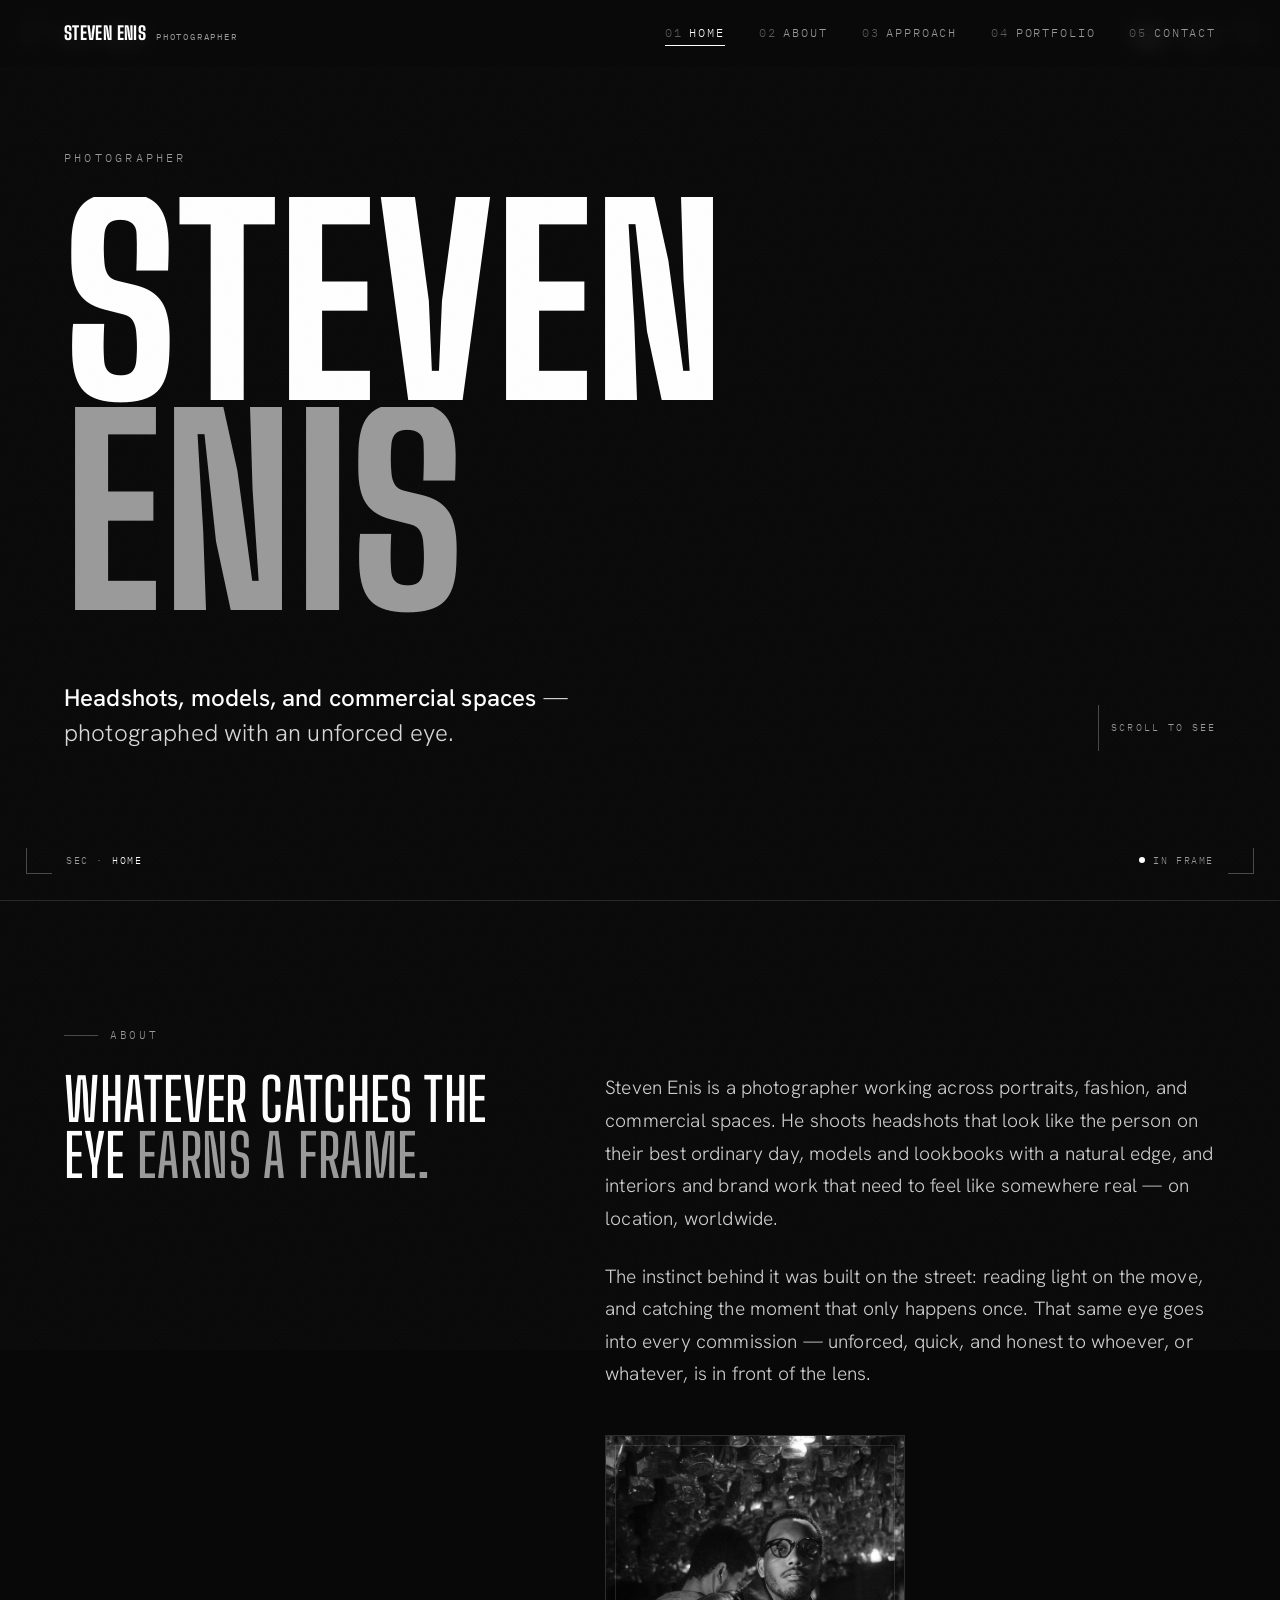
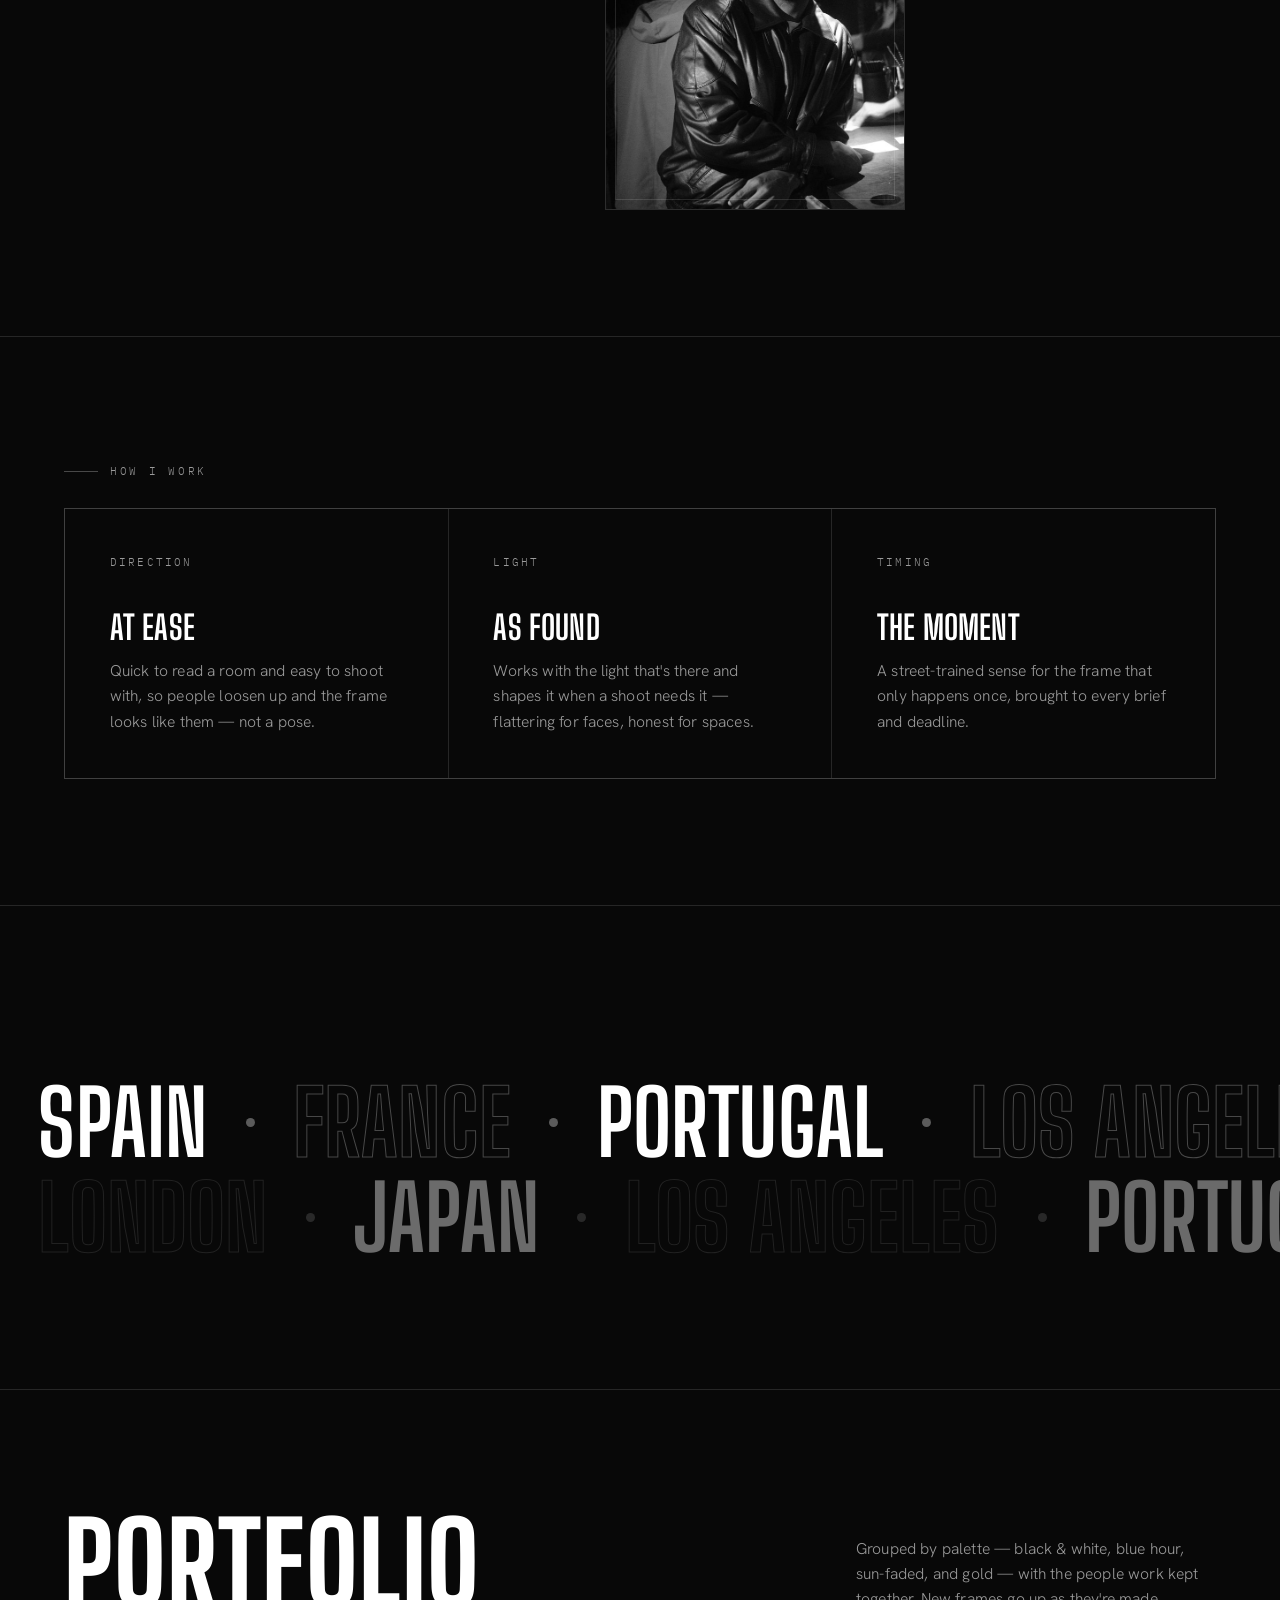
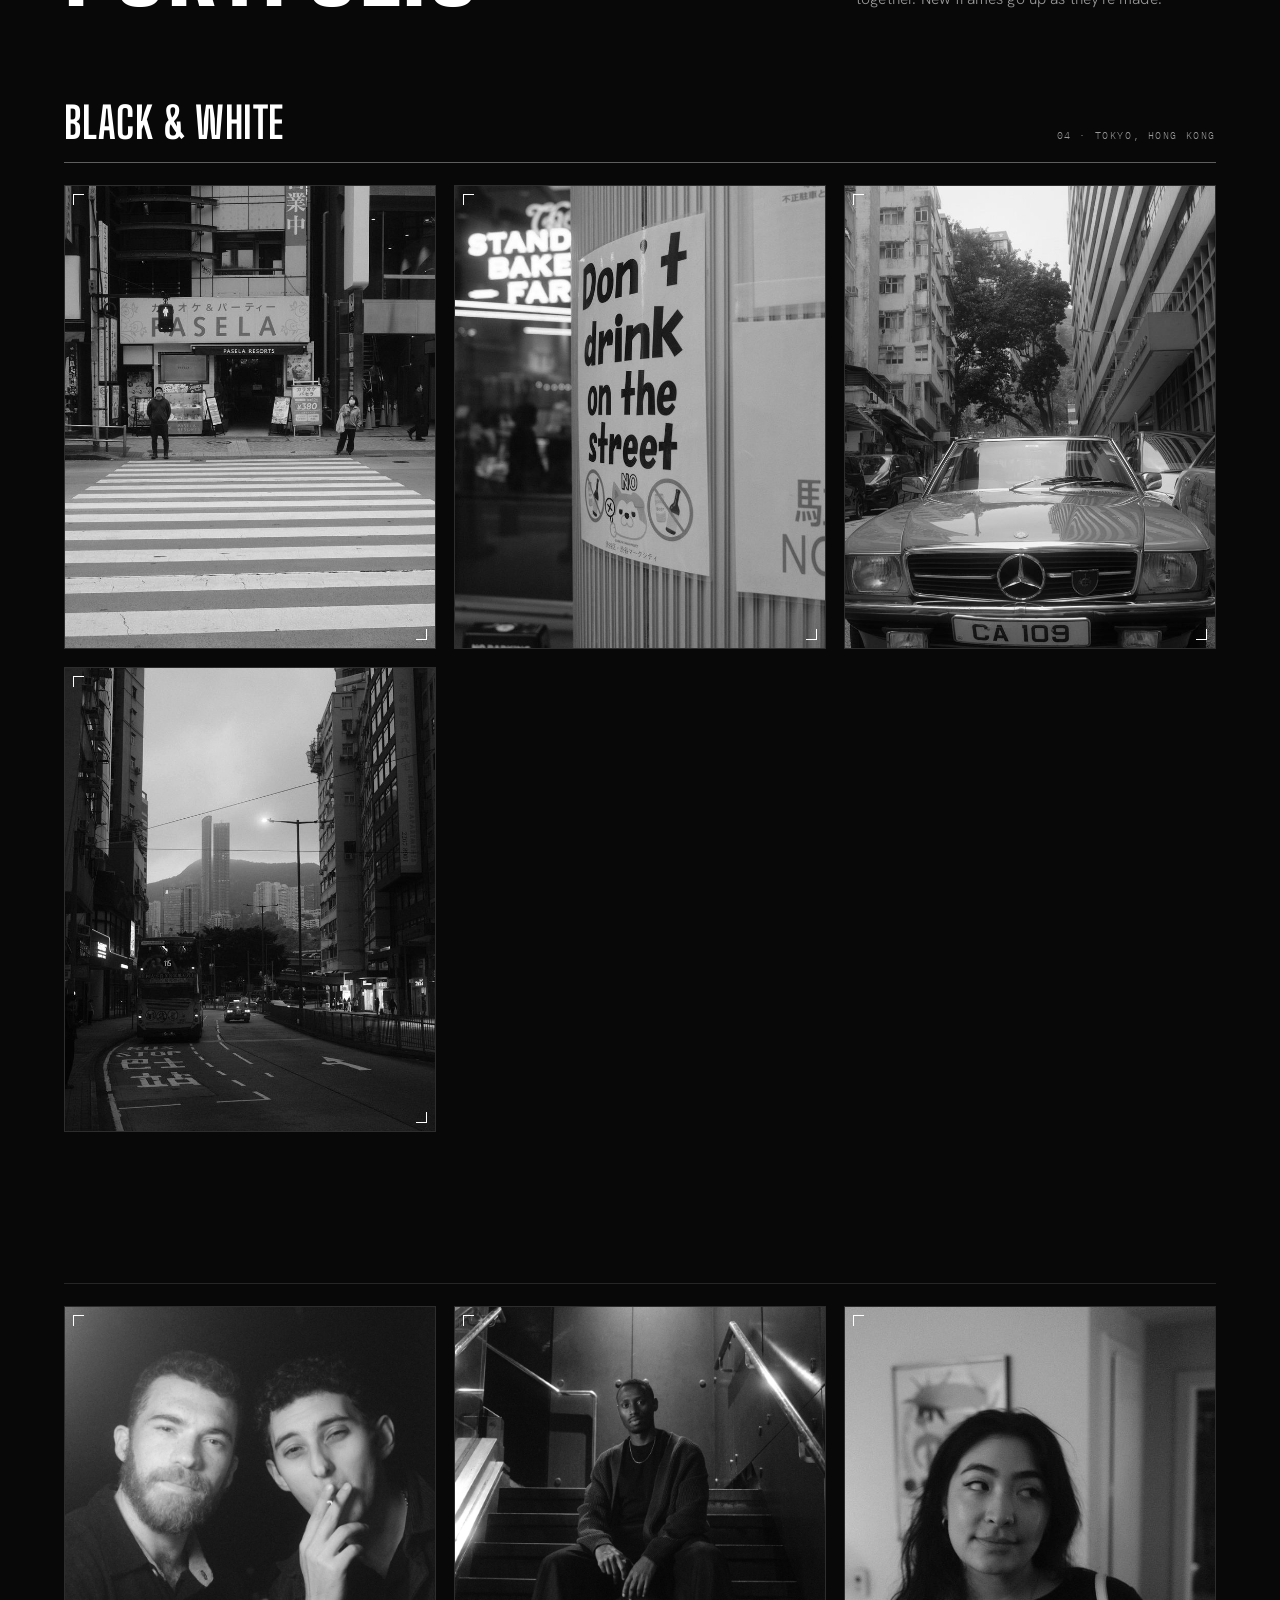
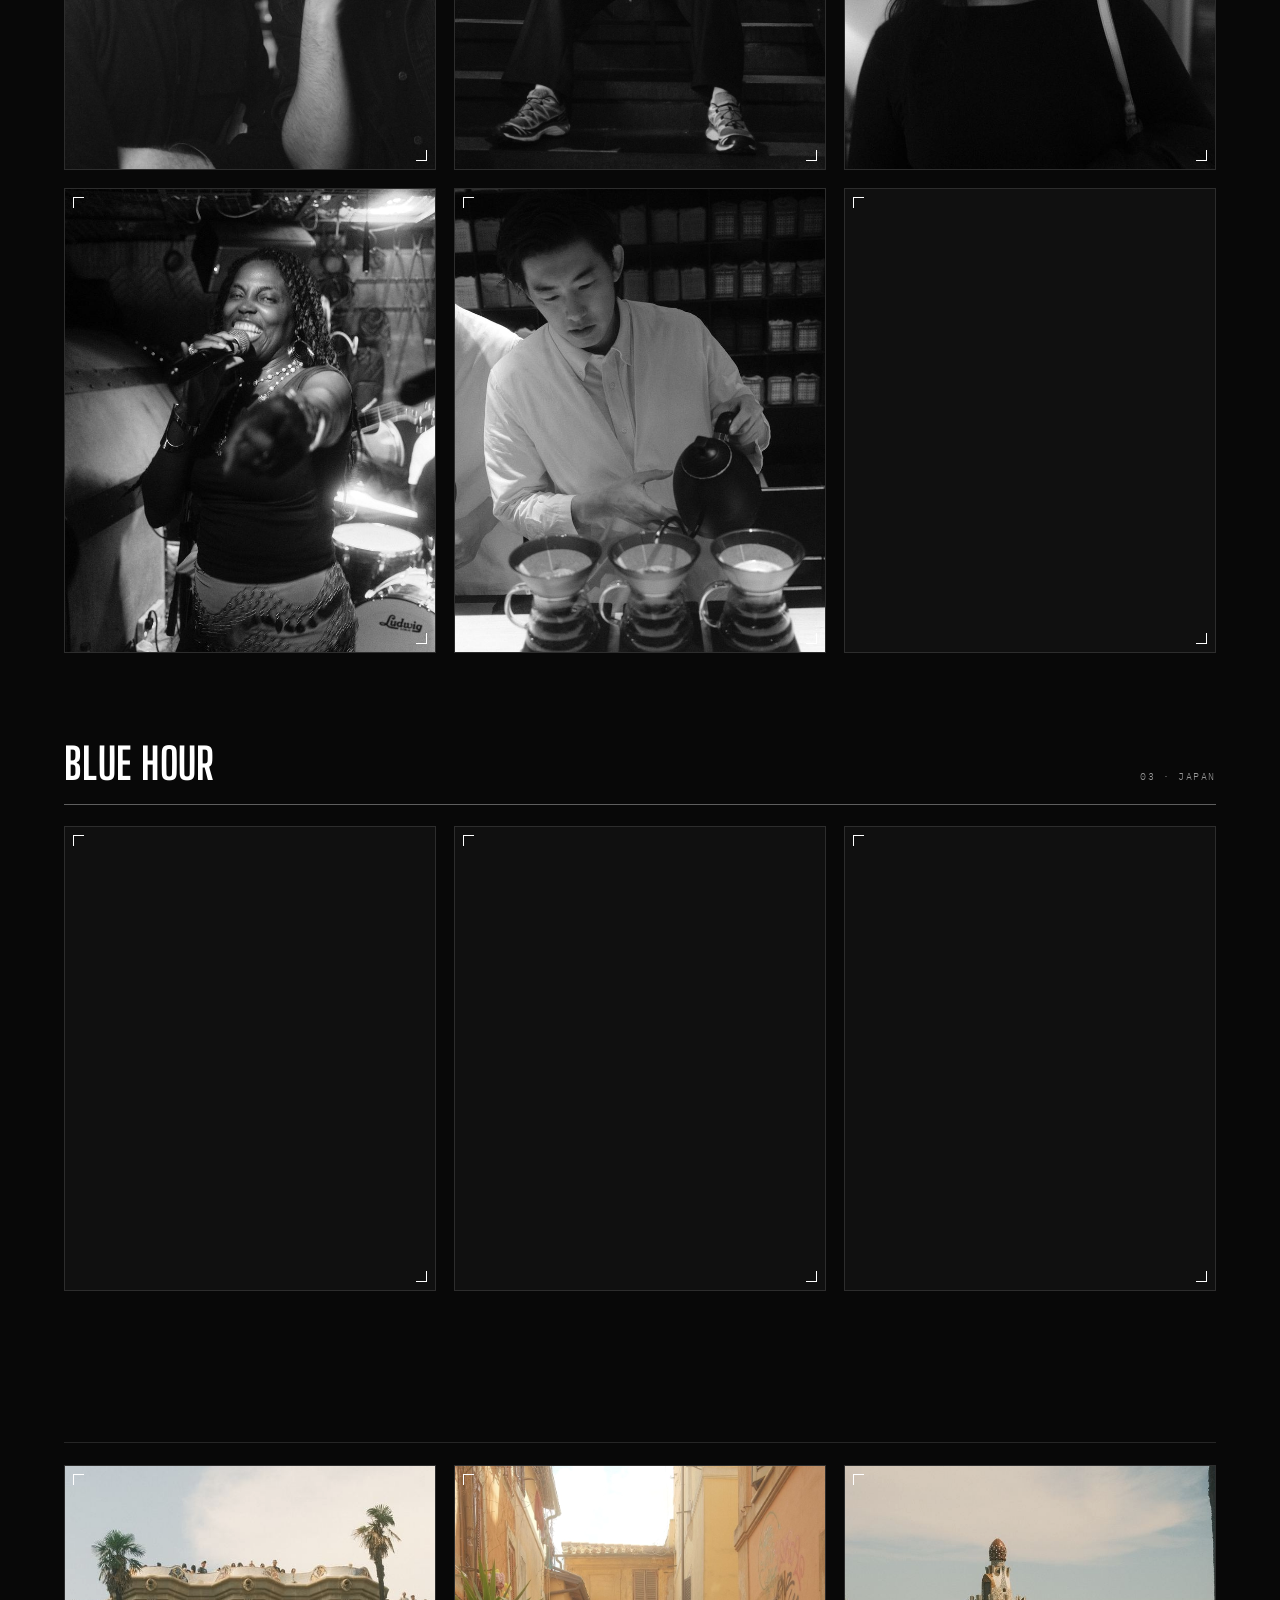
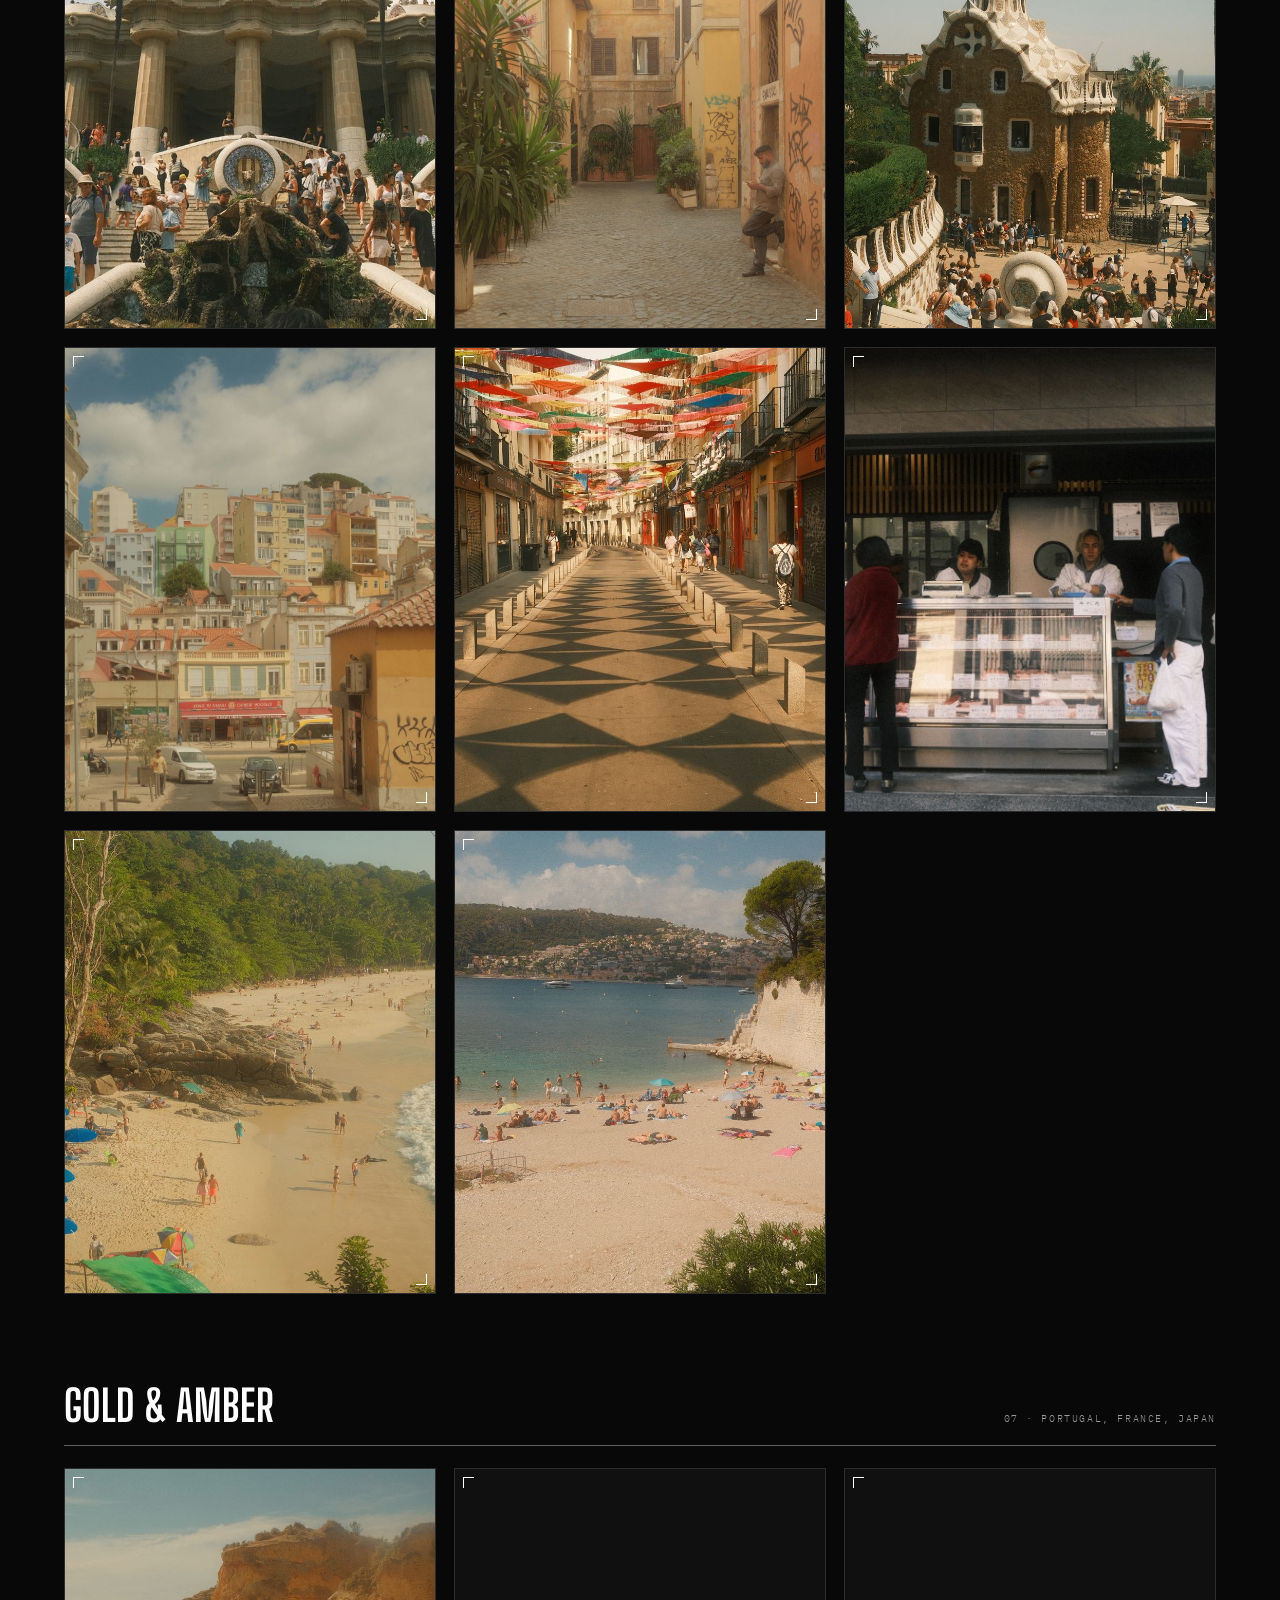
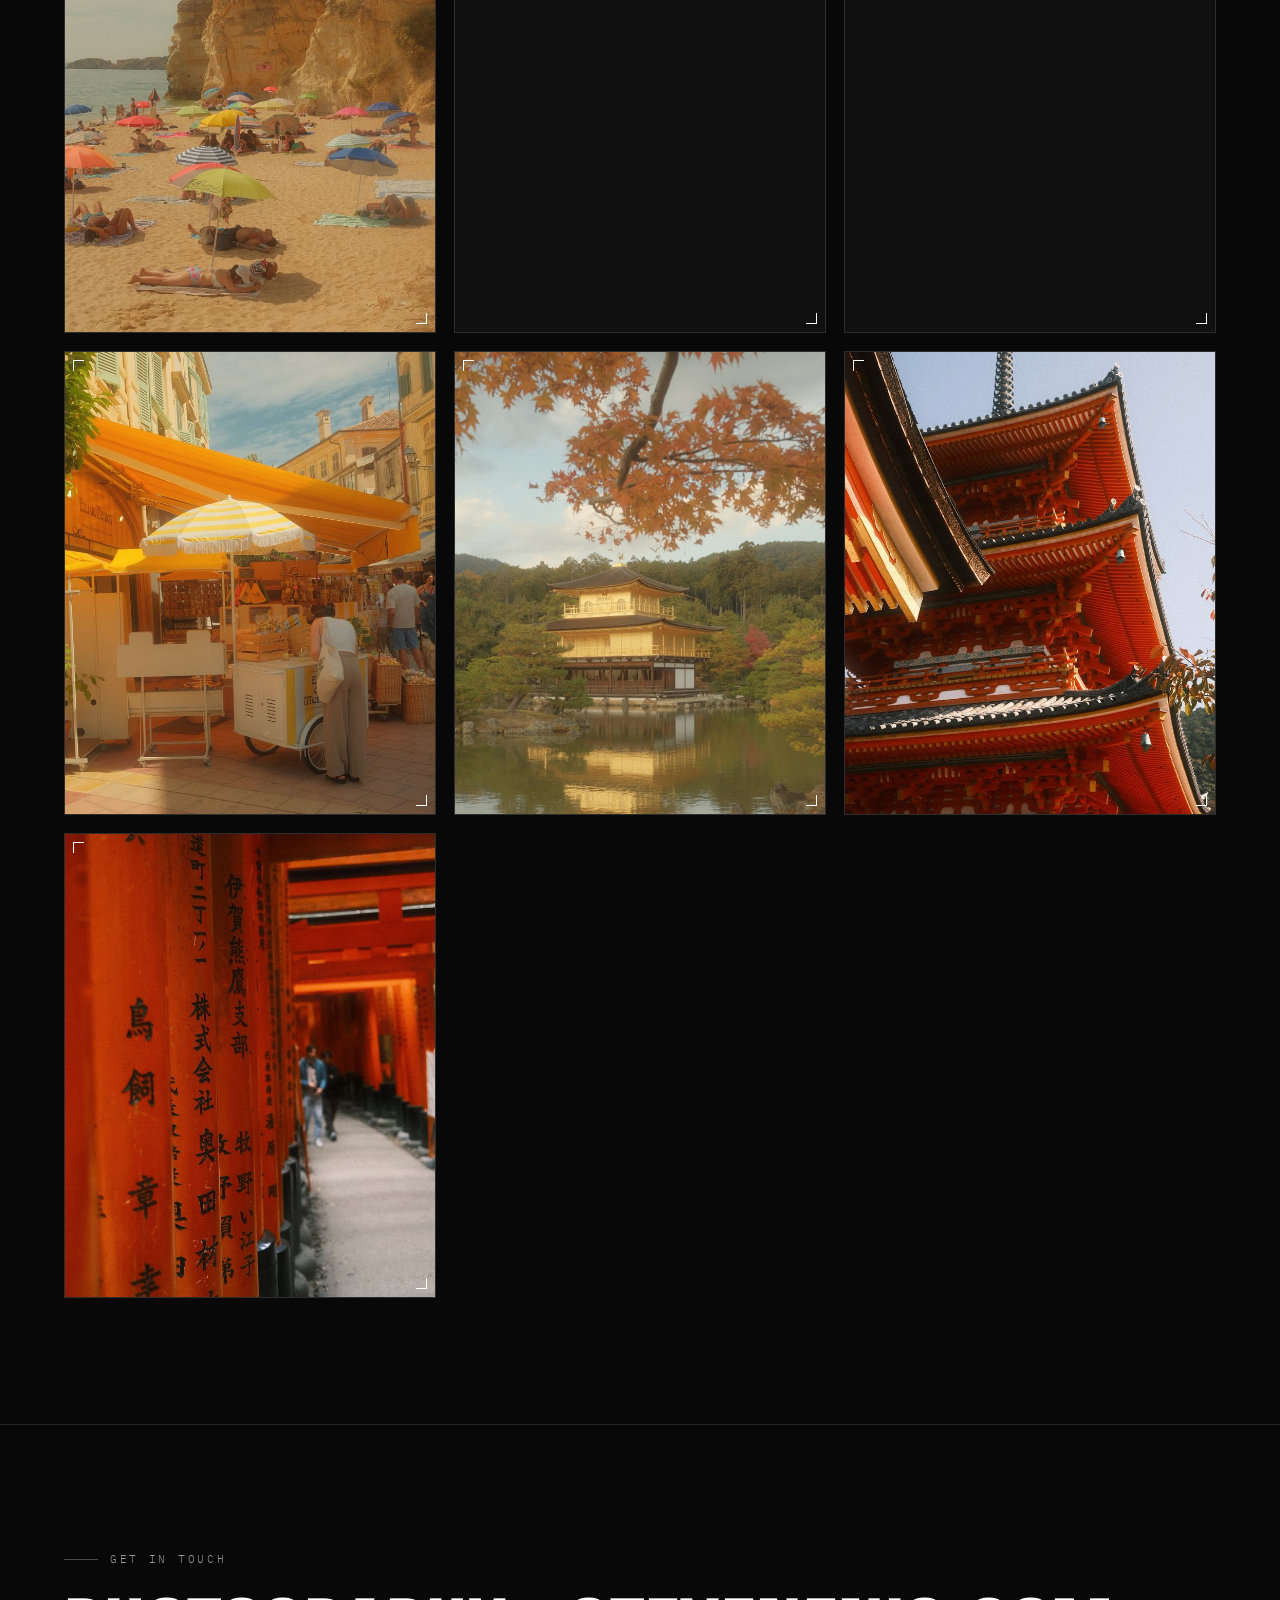
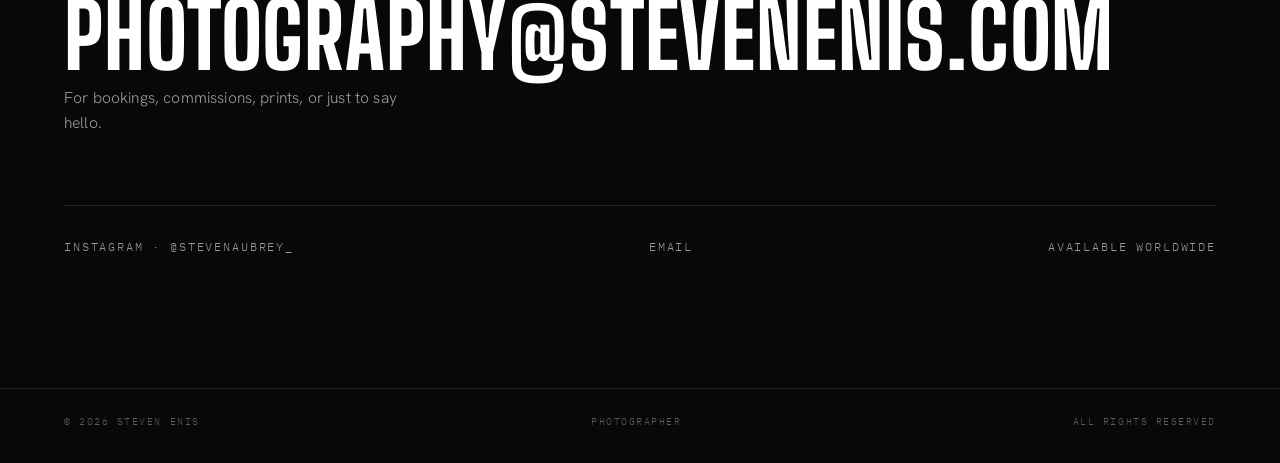
==== index.html @ 3b9ec3c9 "intitial upload" ====
<!DOCTYPE html>
<html lang="en">
<head>
<meta charset="UTF-8">
<meta name="viewport" content="width=device-width, initial-scale=1.0">
<title>Steven Enis — Photographer</title>
<meta name="description" content="Steven Enis is a photographer shooting headshots, models and commercial spaces on location worldwide.">
<!-- ============================================================
     STEVEN ENIS — PHOTOGRAPHER
     One-file site. Nothing external except the fonts below.

     >> YOUR PHOTOS <<
     Your 20 photos are embedded directly in this file (see the PORTFOLIO
     section), grouped by palette - nothing else to host, it's all in here.
     To add or swap photos later, just send them over.

     >> THINGS TO PERSONALISE (search for the word EDIT) <<
     - Your email + Instagram handle (Contact section + footer)
     - The list of locations in the "On location in" marquee
     - Any of the wording
     ============================================================ -->

<link rel="preconnect" href="https://fonts.googleapis.com">
<link rel="preconnect" href="https://fonts.gstatic.com" crossorigin>
<link href="https://fonts.googleapis.com/css2?family=Big+Shoulders+Display:wght@400;600;700;800;900&family=Hanken+Grotesk:wght@300;400;500;600&family=IBM+Plex+Mono:wght@400;500&display=swap" rel="stylesheet">

<link rel="stylesheet" href="styles.css">
</head>
<body>

<!-- scroll progress -->
<div class="scanline" id="scanline"></div>

<!-- VIEWFINDER OVERLAY (the signature) -->
<div class="viewfinder" aria-hidden="true">
  <span class="vf-bracket tl"></span>
  <span class="vf-bracket tr"></span>
  <span class="vf-bracket bl"></span>
  <span class="vf-bracket br"></span>

  <div class="hud tl">SE · PHOTO</div>
  <div class="hud tr"><span class="live" id="frameCount">001</span>&nbsp;/&nbsp;036</div>
  <div class="hud bl">SEC · <span class="live" id="sectionName">HOME</span></div>
  <div class="hud br"><span class="dot"></span> IN FRAME</div>
</div>

<!-- cursor focus reticle (desktop) -->
<div class="reticle" id="reticle"><span></span></div>

<!-- NAV -->
<header class="nav" id="nav">
  <a href="#home" class="brand" aria-label="Steven Enis — home">
    Steven Enis <small>PHOTOGRAPHER</small>
  </a>
  <nav class="links" aria-label="Primary">
    <a href="#home"      data-nav><span class="idx">01</span>Home</a>
    <a href="#about"     data-nav><span class="idx">02</span>About</a>
    <a href="#approach"  data-nav><span class="idx">03</span>Approach</a>
    <a href="#portfolio" data-nav><span class="idx">04</span>Portfolio</a>
    <a href="#contact"   data-nav><span class="idx">05</span>Contact</a>
  </nav>
  <button class="menu-btn" id="menuBtn" aria-label="Open menu" aria-expanded="false">
    <span></span><span></span><span></span>
  </button>
</header>

<!-- MOBILE MENU -->
<div class="mobile-menu" id="mobileMenu">
  <a href="#home"      data-mnav><span class="idx">01</span>Home</a>
  <a href="#about"     data-mnav><span class="idx">02</span>About</a>
  <a href="#approach"  data-mnav><span class="idx">03</span>Approach</a>
  <a href="#portfolio" data-mnav><span class="idx">04</span>Portfolio</a>
  <a href="#contact"   data-mnav><span class="idx">05</span>Contact</a>
</div>


<!-- ==================== HERO ==================== -->
<section class="hero" id="home">
  <p class="hero__eyebrow"><span>Photographer</span></p>

  <h1 class="hero__name">
    <span class="line"><span class="line__inner">Steven</span></span>
    <span class="line"><span class="line__inner">Enis</span></span>
  </h1>

  <div class="hero__foot">
    <p class="hero__statement">
      <b>Headshots, models, and commercial spaces</b> — photographed with an
      unforced eye.
    </p>
    <div class="scrollcue">
      <span class="bar"></span>
      Scroll to see
    </div>
  </div>
</section>


<!-- ==================== ABOUT ==================== -->
<section class="about" id="about">
  <p class="eyebrow" data-reveal>About</p>
  <div class="about__grid">
    <h2 class="about__lead" data-reveal>
      Whatever catches the eye <em>earns a frame.</em>
    </h2>

    <div class="about__body">
      <div data-reveal style="--d:80ms">
        <p>
          Steven Enis is a photographer working across portraits, fashion, and
          commercial spaces. He shoots headshots that look like the person on their
          best ordinary day, models and lookbooks with a natural edge, and interiors
          and brand work that need to feel like somewhere real — on location, worldwide.
        </p>
        <p>
          The instinct behind it was built on the street: reading light on the move,
          and catching the moment that only happens once. That same eye goes into every
          commission — unforced, quick, and honest to whoever, or whatever, is in front
          of the lens.
        </p>
      </div>

      <!-- Steven's about portrait (embedded below). To change it later, just send a new photo. -->
      <div class="portrait" data-reveal style="--d:160ms">
        <img src="images/steven-portrait.jpg" alt="Steven Enis">
      </div>
    </div>
  </div>
</section>


<!-- ==================== APPROACH ==================== -->
<section class="approach" id="approach">
  <p class="eyebrow" data-reveal>How I work</p>
  <div class="approach__grid">
    <div class="approach__cell" data-reveal>
      <span class="approach__k">Direction</span>
      <h3 class="approach__t">At ease</h3>
      <p class="approach__d">Quick to read a room and easy to shoot with, so people loosen up and the frame looks like them — not a pose.</p>
    </div>
    <div class="approach__cell" data-reveal style="--d:120ms">
      <span class="approach__k">Light</span>
      <h3 class="approach__t">As found</h3>
      <p class="approach__d">Works with the light that's there and shapes it when a shoot needs it — flattering for faces, honest for spaces.</p>
    </div>
    <div class="approach__cell" data-reveal style="--d:240ms">
      <span class="approach__k">Timing</span>
      <h3 class="approach__t">The moment</h3>
      <p class="approach__d">A street-trained sense for the frame that only happens once, brought to every brief and deadline.</p>
    </div>
  </div>
</section>


<!-- ==================== CITIES (marquee) ==================== -->
<!-- EDIT: these are the places you work / have shot. Add or remove freely. -->
<section class="cities" id="cities" aria-label="Locations">
  <p class="eyebrow" data-reveal>On location in</p>

  <div class="marquee" aria-hidden="true">
    <div class="marquee__set">
      <span class="marquee__item">Spain</span><span class="marquee__dot"></span>
      <span class="marquee__item ghost">France</span><span class="marquee__dot"></span>
      <span class="marquee__item">Portugal</span><span class="marquee__dot"></span>
      <span class="marquee__item ghost">Los&nbsp;Angeles</span><span class="marquee__dot"></span>
      <span class="marquee__item">Japan</span><span class="marquee__dot"></span>
      <span class="marquee__item ghost">London</span><span class="marquee__dot"></span>
      <span class="marquee__item">Hong&nbsp;Kong</span><span class="marquee__dot"></span>
    </div>
    <div class="marquee__set" aria-hidden="true">
      <span class="marquee__item">Spain</span><span class="marquee__dot"></span>
      <span class="marquee__item ghost">France</span><span class="marquee__dot"></span>
      <span class="marquee__item">Portugal</span><span class="marquee__dot"></span>
      <span class="marquee__item ghost">Los&nbsp;Angeles</span><span class="marquee__dot"></span>
      <span class="marquee__item">Japan</span><span class="marquee__dot"></span>
      <span class="marquee__item ghost">London</span><span class="marquee__dot"></span>
      <span class="marquee__item">Hong&nbsp;Kong</span><span class="marquee__dot"></span>
    </div>
  </div>

  <div class="marquee" aria-hidden="true" style="margin-top:6px">
    <div class="marquee__set">
      <span class="marquee__item ghost">London</span><span class="marquee__dot"></span>
      <span class="marquee__item">Japan</span><span class="marquee__dot"></span>
      <span class="marquee__item ghost">Los&nbsp;Angeles</span><span class="marquee__dot"></span>
      <span class="marquee__item">Portugal</span><span class="marquee__dot"></span>
      <span class="marquee__item ghost">France</span><span class="marquee__dot"></span>
      <span class="marquee__item">Spain</span><span class="marquee__dot"></span>
      <span class="marquee__item ghost">Hong&nbsp;Kong</span><span class="marquee__dot"></span>
    </div>
    <div class="marquee__set" aria-hidden="true">
      <span class="marquee__item ghost">London</span><span class="marquee__dot"></span>
      <span class="marquee__item">Japan</span><span class="marquee__dot"></span>
      <span class="marquee__item ghost">Los&nbsp;Angeles</span><span class="marquee__dot"></span>
      <span class="marquee__item">Portugal</span><span class="marquee__dot"></span>
      <span class="marquee__item ghost">France</span><span class="marquee__dot"></span>
      <span class="marquee__item">Spain</span><span class="marquee__dot"></span>
      <span class="marquee__item ghost">Hong&nbsp;Kong</span><span class="marquee__dot"></span>
    </div>
  </div>
</section>


<!-- ==================== PORTFOLIO ==================== -->
<!-- Photos embedded as base64 below, grouped by palette. To add or swap images later, just send them over. -->
<section class="portfolio" id="portfolio">
  <div class="portfolio__head" data-stagger="120">
    <h2 class="portfolio__title" data-reveal>Portfolio</h2>
    <p class="portfolio__note" data-reveal style="--d:120ms">
      Grouped by palette — black &amp; white, blue hour, sun-faded, and gold — with the
      people work kept together. New frames go up as they're made.
    </p>
  </div>

  <div class="set">
    <div class="set__head" data-stagger="110">
      <span class="set__name" data-reveal>Black &amp; white</span>
      <span class="set__meta" data-reveal>04 · Tokyo, Hong Kong</span>
    </div>
    <div class="grid">
      <figure class="frame" data-reveal>
        <div class="frame__media">
          <img src="images/photo-01.jpg" alt="A near-empty zebra crossing before a karaoke building, black and white, Shibuya, Tokyo" loading="lazy" decoding="async">
        </div>
        <figcaption class="frame__cap"><span class="frame__no">Frame 01</span><span>Shibuya, Tokyo</span></figcaption>
      </figure>
      <figure class="frame" data-reveal>
        <div class="frame__media">
          <img src="images/photo-02.jpg" alt="A hand-lettered &#x27;don&#x27;t drink on the street&#x27; sign on a fluted column, black and white, Shibuya" loading="lazy" decoding="async">
        </div>
        <figcaption class="frame__cap"><span class="frame__no">Frame 02</span><span>Shibuya, Tokyo</span></figcaption>
      </figure>
      <figure class="frame" data-reveal>
        <div class="frame__media">
          <img src="images/photo-03.jpg" alt="A vintage Mercedes coupe parked on a Hong Kong street, black and white" loading="lazy" decoding="async">
        </div>
        <figcaption class="frame__cap"><span class="frame__no">Frame 03</span><span>Hong Kong</span></figcaption>
      </figure>
      <figure class="frame" data-reveal>
        <div class="frame__media">
          <img src="images/photo-04.jpg" alt="A double-decker bus on a misty Hong Kong avenue below the peak, black and white" loading="lazy" decoding="async">
        </div>
        <figcaption class="frame__cap"><span class="frame__no">Frame 04</span><span>Hong Kong</span></figcaption>
      </figure>
    </div>
  </div>

  <div class="set">
    <div class="set__head" data-stagger="110">
      <span class="set__name" data-reveal>People</span>
      <span class="set__meta" data-reveal>06 · Portraits</span>
    </div>
    <div class="grid">
      <figure class="frame" data-reveal>
        <div class="frame__media">
          <img src="images/photo-05.jpg" alt="Two men at night, one drawing on a cigarette, close black-and-white double portrait" loading="lazy" decoding="async">
        </div>
        <figcaption class="frame__cap"><span class="frame__no">Frame 05</span><span>Late night</span></figcaption>
      </figure>
      <figure class="frame" data-reveal>
        <div class="frame__media">
          <img src="images/photo-06.jpg" alt="A man in a cardigan seated on a dim staircase, full-length black-and-white portrait" loading="lazy" decoding="async">
        </div>
        <figcaption class="frame__cap"><span class="frame__no">Frame 06</span><span>Stairwell</span></figcaption>
      </figure>
      <figure class="frame" data-reveal>
        <div class="frame__media">
          <img src="images/photo-07.jpg" alt="A woman in a black top glancing to the side in soft indoor light, black-and-white portrait" loading="lazy" decoding="async">
        </div>
        <figcaption class="frame__cap"><span class="frame__no">Frame 07</span><span>At home</span></figcaption>
      </figure>
      <figure class="frame" data-reveal>
        <div class="frame__media">
          <img src="images/photo-08.jpg" alt="A singer laughing into the mic and pointing to the crowd at a small live show, black and white" loading="lazy" decoding="async">
        </div>
        <figcaption class="frame__cap"><span class="frame__no">Frame 08</span><span>Live show</span></figcaption>
      </figure>
      <figure class="frame" data-reveal>
        <div class="frame__media">
          <img src="images/photo-09.jpg" alt="A man in a white shirt pouring three pour-over coffees, black and white, Tokyo" loading="lazy" decoding="async">
        </div>
        <figcaption class="frame__cap"><span class="frame__no">Frame 09</span><span>Tokyo, Japan</span></figcaption>
      </figure>
      <figure class="frame" data-reveal>
        <div class="frame__media">
          <img src="images/photo-10.jpg" alt="A woman in a kimono holding a lace fan before a temple wall and garden, black and white, Kyoto, Japan" loading="lazy" decoding="async">
        </div>
        <figcaption class="frame__cap"><span class="frame__no">Frame 10</span><span>Kyoto, Japan</span></figcaption>
      </figure>
    </div>
  </div>

  <div class="set">
    <div class="set__head" data-stagger="110">
      <span class="set__name" data-reveal>Blue hour</span>
      <span class="set__meta" data-reveal>03 · Japan</span>
    </div>
    <div class="grid">
      <figure class="frame" data-reveal>
        <div class="frame__media">
          <img src="images/photo-11.jpg" alt="A lone figure passing a glowing izakaya storefront at night, Shibuya, Tokyo" loading="lazy" decoding="async">
        </div>
        <figcaption class="frame__cap"><span class="frame__no">Frame 11</span><span>Shibuya, Tokyo</span></figcaption>
      </figure>
      <figure class="frame" data-reveal>
        <div class="frame__media">
          <img src="images/photo-12.jpg" alt="A tuned blue coupe at a night car meet under Shibuya&#x27;s towers, Tokyo" loading="lazy" decoding="async">
        </div>
        <figcaption class="frame__cap"><span class="frame__no">Frame 12</span><span>Shibuya, Tokyo</span></figcaption>
      </figure>
      <figure class="frame" data-reveal>
        <div class="frame__media">
          <img src="images/photo-13.jpg" alt="Blue-lit street cars beside Tokyu Plaza at night, Shibuya, Tokyo" loading="lazy" decoding="async">
        </div>
        <figcaption class="frame__cap"><span class="frame__no">Frame 13</span><span>Shibuya, Tokyo</span></figcaption>
      </figure>
    </div>
  </div>

  <div class="set">
    <div class="set__head" data-stagger="110">
      <span class="set__name" data-reveal>Sun-faded</span>
      <span class="set__meta" data-reveal>08 · Spain, France, Portugal</span>
    </div>
    <div class="grid">
      <figure class="frame" data-reveal>
        <div class="frame__media">
          <img src="images/photo-14.jpg" alt="Crowds on the mosaic staircase below the columned hall at Park Guell, Barcelona" loading="lazy" decoding="async">
        </div>
        <figcaption class="frame__cap"><span class="frame__no">Frame 14</span><span>Park Guell, Barcelona</span></figcaption>
      </figure>
      <figure class="frame" data-reveal>
        <div class="frame__media">
          <img src="images/photo-15.jpg" alt="A man checks his phone against a graffiti wall in a plant-filled Trastevere alley, Rome" loading="lazy" decoding="async">
        </div>
        <figcaption class="frame__cap"><span class="frame__no">Frame 15</span><span>Trastevere, Rome</span></figcaption>
      </figure>
      <figure class="frame" data-reveal>
        <div class="frame__media">
          <img src="images/photo-16.jpg" alt="Gaudi&#x27;s mosaic gatehouse rising above the crowds at Park Guell, Barcelona" loading="lazy" decoding="async">
        </div>
        <figcaption class="frame__cap"><span class="frame__no">Frame 16</span><span>Park Guell, Barcelona</span></figcaption>
      </figure>
      <figure class="frame" data-reveal>
        <div class="frame__media">
          <img src="images/photo-17.jpg" alt="Pastel apartment blocks stacked up a Lisbon hillside above a noodle shop, Portugal" loading="lazy" decoding="async">
        </div>
        <figcaption class="frame__cap"><span class="frame__no">Frame 17</span><span>Lisbon, Portugal</span></figcaption>
      </figure>
      <figure class="frame" data-reveal>
        <div class="frame__media">
          <img src="images/photo-18.jpg" alt="Colourful festival bunting casting geometric shadows over a Madrid street, Spain" loading="lazy" decoding="async">
        </div>
        <figcaption class="frame__cap"><span class="frame__no">Frame 18</span><span>Lavapies, Madrid</span></figcaption>
      </figure>
      <figure class="frame" data-reveal>
        <div class="frame__media">
          <img src="images/photo-19.jpg" alt="Customers at the counter of an open-fronted butcher shop, Tokyo, Japan" loading="lazy" decoding="async">
        </div>
        <figcaption class="frame__cap"><span class="frame__no">Frame 19</span><span>Tokyo, Japan</span></figcaption>
      </figure>
      <figure class="frame" data-reveal>
        <div class="frame__media">
          <img src="images/photo-20.jpg" alt="Sunbathers and umbrellas on a golden cove below jungle-covered hills, Thailand" loading="lazy" decoding="async">
        </div>
        <figcaption class="frame__cap"><span class="frame__no">Frame 20</span><span>Phuket, Thailand</span></figcaption>
      </figure>
      <figure class="frame" data-reveal>
        <div class="frame__media">
          <img src="images/photo-21.jpg" alt="Swimmers and sunbathers on a pebble beach beside a turquoise bay, Villefranche-sur-Mer" loading="lazy" decoding="async">
        </div>
        <figcaption class="frame__cap"><span class="frame__no">Frame 21</span><span>Villefranche-sur-Mer</span></figcaption>
      </figure>
    </div>
  </div>

  <div class="set">
    <div class="set__head" data-stagger="110">
      <span class="set__name" data-reveal>Gold &amp; amber</span>
      <span class="set__meta" data-reveal>07 · Portugal, France, Japan</span>
    </div>
    <div class="grid">
      <figure class="frame" data-reveal>
        <div class="frame__media">
          <img src="images/photo-22.jpg" alt="Sun umbrellas scattered across a golden Algarve beach below ochre cliffs, Portugal" loading="lazy" decoding="async">
        </div>
        <figcaption class="frame__cap"><span class="frame__no">Frame 22</span><span>Praia da Rocha, Algarve</span></figcaption>
      </figure>
      <figure class="frame" data-reveal>
        <div class="frame__media">
          <img src="images/photo-23.jpg" alt="Beachgoers among towering golden rock stacks on an Algarve beach, Portugal" loading="lazy" decoding="async">
        </div>
        <figcaption class="frame__cap"><span class="frame__no">Frame 23</span><span>Algarve, Portugal</span></figcaption>
      </figure>
      <figure class="frame" data-reveal>
        <div class="frame__media">
          <img src="images/photo-24.jpg" alt="A yellow baroque church tower above sunlit ochre walls, Menton, France" loading="lazy" decoding="async">
        </div>
        <figcaption class="frame__cap"><span class="frame__no">Frame 24</span><span>Menton, France</span></figcaption>
      </figure>
      <figure class="frame" data-reveal>
        <div class="frame__media">
          <img src="images/photo-25.jpg" alt="A yellow-awninged perfume stall in warm afternoon light, Menton, France" loading="lazy" decoding="async">
        </div>
        <figcaption class="frame__cap"><span class="frame__no">Frame 25</span><span>Menton, France</span></figcaption>
      </figure>
      <figure class="frame" data-reveal>
        <div class="frame__media">
          <img src="images/photo-26.jpg" alt="The Golden Pavilion mirrored in its pond and framed by autumn maple, Kyoto, Japan" loading="lazy" decoding="async">
        </div>
        <figcaption class="frame__cap"><span class="frame__no">Frame 26</span><span>Kinkaku-ji, Kyoto</span></figcaption>
      </figure>
      <figure class="frame" data-reveal>
        <div class="frame__media">
          <img src="images/photo-27.jpg" alt="Vermilion tiers of a wooden pagoda against a pale sky, Kyoto, Japan" loading="lazy" decoding="async">
        </div>
        <figcaption class="frame__cap"><span class="frame__no">Frame 27</span><span>Kiyomizu-dera, Kyoto</span></figcaption>
      </figure>
      <figure class="frame" data-reveal>
        <div class="frame__media">
          <img src="images/photo-28.jpg" alt="Rows of vermilion torii gates inscribed with black calligraphy, Fushimi Inari, Kyoto" loading="lazy" decoding="async">
        </div>
        <figcaption class="frame__cap"><span class="frame__no">Frame 28</span><span>Fushimi Inari, Kyoto</span></figcaption>
      </figure>
    </div>
  </div>
</section>


<!-- ==================== CONTACT ==================== -->
<section class="contact" id="contact">
  <p class="eyebrow" data-reveal>Get in touch</p>
  <!-- EDIT your email below (both the visible text and the mailto: link) -->
  <h2 class="contact__big" data-reveal>
    <a href="mailto:photography@stevenenis.com">photography@stevenenis.com</a>
  </h2>
  <p class="portfolio__note" data-reveal style="--d:100ms">
    For bookings, commissions, prints, or just to say hello.
  </p>

  <!-- EDIT your social links -->
  <div class="contact__row" data-reveal style="--d:160ms">
    <a href="https://instagram.com/stevenaubrey_" target="_blank" rel="noopener">Instagram · @stevenaubrey_</a>
    <a href="mailto:photography@stevenenis.com">Email</a>
    <span>Available worldwide</span>
  </div>
</section>

<footer class="foot">
  <span>© <span id="year">2026</span> Steven Enis</span>
  <span>Photographer</span>
  <span>All rights reserved</span>
</footer>


<!-- ==================== LIGHTBOX ==================== -->
<div class="lightbox" id="lightbox" role="dialog" aria-modal="true" aria-label="Photo viewer">
  <button class="lightbox__close" id="lbClose" aria-label="Close (Esc)">✕</button>
  <button class="lightbox__nav prev" id="lbPrev" aria-label="Previous photo">‹</button>
  <img id="lbImg" src="" alt="">
  <button class="lightbox__nav next" id="lbNext" aria-label="Next photo">›</button>
  <div class="lightbox__meta">
    <span class="lightbox__cap" id="lbCap"></span>
    <span class="lightbox__count" id="lbCount"></span>
  </div>
</div>


<script src="script.js"></script>
</body>
</html>
---- styles.css ----
/* ---------------------------------------------------------
     TOKENS
     --------------------------------------------------------- */
  :root{
    --bg:        #080808;
    --bg-elev:   #101010;
    --ink:       #ffffff;
    --fog:       #9a9a9a;   /* secondary text */
    --fog-dim:   #5b5b5b;   /* faint labels    */
    --line:      rgba(255,255,255,0.12);
    --line-2:    rgba(255,255,255,0.26);

    --f-display: "Big Shoulders Display", "Arial Narrow", sans-serif;
    --f-body:    "Hanken Grotesk", system-ui, sans-serif;
    --f-mono:    "IBM Plex Mono", ui-monospace, monospace;

    --pad:  clamp(20px, 5vw, 64px);   /* page side padding */
    --frame-inset: clamp(14px, 2.2vw, 26px); /* viewfinder bracket inset */
    --ease: cubic-bezier(0.22, 1, 0.36, 1);
  }

  /* ---------------------------------------------------------
     RESET / BASE
     --------------------------------------------------------- */
  *{ margin:0; padding:0; box-sizing:border-box; -webkit-tap-highlight-color:transparent; }

  html{
    scroll-behavior:smooth;
    scroll-padding-top: 90px;
    -webkit-text-size-adjust:100%;
  }

  body{
    background:var(--bg);
    color:var(--ink);
    font-family:var(--f-body);
    font-weight:300;
    line-height:1.55;
    letter-spacing:0.01em;
    overflow-x:hidden;
    -webkit-font-smoothing:antialiased;
  }

  /* film-grain / vignette atmosphere, extremely subtle */
  body::before{
    content:"";
    position:fixed; inset:0;
    pointer-events:none;
    z-index:2;
    background:
      radial-gradient(120% 120% at 50% 40%, transparent 55%, rgba(0,0,0,0.55) 100%);
    mix-blend-mode:multiply;
  }
  body::after{
    content:"";
    position:fixed; inset:-50%;
    pointer-events:none;
    z-index:3;
    opacity:0.04;
    background-image:url("data:image/svg+xml;utf8,<svg xmlns='http://www.w3.org/2000/svg' width='120' height='120'><filter id='n'><feTurbulence type='fractalNoise' baseFrequency='0.9' numOctaves='2' stitchTiles='stitch'/></filter><rect width='100%25' height='100%25' filter='url(%23n)'/></svg>");
    animation: grain 6s steps(6) infinite;
  }
  @keyframes grain{
    0%{transform:translate(0,0)} 20%{transform:translate(-4%,3%)}
    40%{transform:translate(3%,-4%)} 60%{transform:translate(-3%,2%)}
    80%{transform:translate(4%,-2%)} 100%{transform:translate(0,0)}
  }

  a{ color:inherit; text-decoration:none; }
  img{ display:block; max-width:100%; }
  ::selection{ background:var(--ink); color:var(--bg); }

  :focus-visible{
    outline:1.5px solid var(--ink);
    outline-offset:3px;
  }

  .mono{
    font-family:var(--f-mono);
    font-weight:400;
    text-transform:uppercase;
    letter-spacing:0.18em;
    font-size:0.7rem;
  }

  /* ---------------------------------------------------------
     VIEWFINDER — fixed corner brackets + HUD readouts
     This is the signature: the page as seen through the lens.
     --------------------------------------------------------- */
  .viewfinder{
    position:fixed; inset:0;
    z-index:40;
    pointer-events:none;
  }
  .vf-bracket{
    position:absolute;
    width:26px; height:26px;
    border:1.5px solid var(--line-2);
  }
  .vf-bracket.tl{ top:var(--frame-inset); left:var(--frame-inset); border-right:0; border-bottom:0; }
  .vf-bracket.tr{ top:var(--frame-inset); right:var(--frame-inset); border-left:0;  border-bottom:0; }
  .vf-bracket.bl{ bottom:var(--frame-inset); left:var(--frame-inset); border-right:0; border-top:0; }
  .vf-bracket.br{ bottom:var(--frame-inset); right:var(--frame-inset); border-left:0;  border-top:0; }

  .hud{
    position:absolute;
    color:var(--fog);
    font-family:var(--f-mono);
    font-size:0.62rem;
    letter-spacing:0.16em;
    text-transform:uppercase;
    display:flex; align-items:center; gap:8px;
    white-space:nowrap;
  }
  .hud.tl{ top:calc(var(--frame-inset) + 4px); left:calc(var(--frame-inset) + 40px); }
  .hud.tr{ top:calc(var(--frame-inset) + 4px); right:calc(var(--frame-inset) + 40px); }
  .hud.bl{ bottom:calc(var(--frame-inset) + 6px); left:calc(var(--frame-inset) + 40px); }
  .hud.br{ bottom:calc(var(--frame-inset) + 6px); right:calc(var(--frame-inset) + 40px); }

  .hud .live{ color:var(--ink); }

  .dot{
    width:6px; height:6px; border-radius:50%;
    background:var(--ink);
    animation: blink 1.6s var(--ease) infinite;
  }
  @keyframes blink{ 0%,100%{opacity:1} 50%{opacity:0.15} }

  /* thin scroll-progress line along the very top */
  .scanline{
    position:fixed; top:0; left:0; height:2px; width:0%;
    background:var(--ink); z-index:45;
  }

  @media (max-width: 720px){
    .hud{ display:none; }                        /* declutter: keep only the viewfinder brackets on phones */
    .vf-bracket{ width:18px; height:18px; }
  }

  /* focus reticle that follows the cursor (desktop only) */
  .reticle{
    position:fixed; top:0; left:0;
    width:34px; height:34px;
    margin:-17px 0 0 -17px;
    z-index:44;
    pointer-events:none;
    mix-blend-mode:difference;
    opacity:0;
    transition:opacity .3s ease;
  }
  .reticle::before,.reticle::after{
    content:""; position:absolute; background:#fff;
  }
  .reticle::before{ left:50%; top:0; width:1px; height:100%; transform:translateX(-.5px); }
  .reticle::after{ top:50%; left:0; height:1px; width:100%; transform:translateY(-.5px); }
  .reticle span{
    position:absolute; inset:0; border:1px solid #fff; border-radius:50%;
    transform:scale(.5);
  }

  /* ---------------------------------------------------------
     NAV
     --------------------------------------------------------- */
  header.nav{
    position:fixed; top:0; left:0; width:100%;
    z-index:50;
    display:flex; align-items:center; justify-content:space-between;
    padding: 20px var(--pad);
    background:rgba(8,8,8,0.28);
    backdrop-filter:blur(11px) saturate(125%);
    -webkit-backdrop-filter:blur(11px) saturate(125%);
    border-bottom:1px solid transparent;
    transition:background .4s ease, padding .4s ease, border-color .4s ease;
  }
  header.nav.scrolled{
    background:rgba(8,8,8,0.72);
    border-bottom:1px solid var(--line);
    padding-top:14px; padding-bottom:14px;
  }
  /* keep content legible if the browser can't do backdrop-filter */
  @supports not ((backdrop-filter:blur(1px)) or (-webkit-backdrop-filter:blur(1px))){
    header.nav{ background:rgba(8,8,8,0.82); }
  }
  .brand{
    font-family:var(--f-display);
    font-weight:800;
    text-transform:uppercase;
    letter-spacing:0.02em;
    font-size:1.15rem;
    line-height:1;
    display:flex; align-items:baseline; gap:10px;
  }
  .brand small{
    font-family:var(--f-mono);
    font-weight:400;
    font-size:0.56rem;
    letter-spacing:0.2em;
    color:var(--fog);
  }
  nav.links{ display:flex; align-items:center; gap:34px; }
  nav.links a{
    font-family:var(--f-mono);
    font-size:0.72rem;
    text-transform:uppercase;
    letter-spacing:0.16em;
    color:var(--fog);
    position:relative;
    padding:4px 0;
    transition:color .25s ease;
  }
  nav.links a .idx{ color:var(--fog-dim); margin-right:7px; }
  nav.links a::after{
    content:""; position:absolute; left:0; bottom:0;
    width:100%; height:1px; background:var(--ink);
    transform:scaleX(0); transform-origin:left;
    transition:transform .3s var(--ease);
  }
  nav.links a:hover{ color:var(--ink); }
  nav.links a:hover::after,
  nav.links a.active::after{ transform:scaleX(1); }
  nav.links a.active{ color:var(--ink); }

  .menu-btn{
    display:none;
    background:none; border:0; cursor:pointer;
    flex-direction:column; align-items:center; justify-content:center; gap:5px;
    width:44px; height:44px; padding:0;
  }
  .menu-btn span{ width:24px; height:1.5px; background:var(--ink); transition:transform .3s var(--ease), opacity .2s; transform-origin:center; }
  .menu-btn[aria-expanded="true"] span:nth-child(1){ transform:translateY(6.5px) rotate(45deg); }
  .menu-btn[aria-expanded="true"] span:nth-child(2){ opacity:0; }
  .menu-btn[aria-expanded="true"] span:nth-child(3){ transform:translateY(-6.5px) rotate(-45deg); }

  /* mobile menu overlay */
  .mobile-menu{
    position:fixed; inset:0; z-index:49;
    background:var(--bg);
    display:flex; flex-direction:column; justify-content:center;
    gap:6px; padding:var(--pad);
    transform:translateY(-100%);
    transition:transform .5s var(--ease);
  }
  .mobile-menu.open{ transform:translateY(0); }
  .mobile-menu a{
    font-family:var(--f-display);
    font-weight:700; text-transform:uppercase;
    font-size:clamp(2.6rem,12vw,4.5rem);
    line-height:1.02;
    color:var(--ink);
    display:flex; align-items:baseline; gap:14px;
  }
  .mobile-menu a .idx{ font-family:var(--f-mono); font-size:.8rem; color:var(--fog-dim); font-weight:400; }

  @media (max-width: 720px){
    nav.links{ display:none; }
    .menu-btn{ display:flex; }
  }

  /* ---------------------------------------------------------
     LAYOUT SCAFFOLD
     --------------------------------------------------------- */
  section{ position:relative; padding: clamp(90px,14vh,170px) var(--pad); }
  .eyebrow{
    font-family:var(--f-mono);
    font-size:0.7rem; text-transform:uppercase; letter-spacing:0.24em;
    color:var(--fog);
    display:flex; align-items:center; gap:12px;
    margin-bottom:28px;
  }
  .eyebrow::before{
    content:""; width:34px; height:1px; background:var(--line-2);
    transform:scaleX(0); transform-origin:left;
    transition:transform .8s var(--ease);
  }
  .eyebrow.in-view::before{ transform:scaleX(1); }

  /* reveal-on-scroll */
  [data-reveal]{
    opacity:0; transform:translateY(26px);
    transition:opacity .9s var(--ease), transform .9s var(--ease);
    transition-delay: var(--d, 0ms);
  }
  [data-reveal].in-view{ opacity:1; transform:none; }

  /* ---------------------------------------------------------
     HERO
     --------------------------------------------------------- */
  .hero{
    min-height:100svh;
    display:flex; flex-direction:column; justify-content:center;
    padding-top:120px; padding-bottom:120px;
  }
  .hero__eyebrow{
    font-family:var(--f-mono);
    font-size:0.72rem; text-transform:uppercase; letter-spacing:0.28em;
    color:var(--fog);
    margin-bottom: clamp(18px,3vw,30px);
    overflow:hidden;
  }
  .hero__eyebrow span{ display:inline-block; }

  .hero__name{
    font-family:var(--f-display);
    font-weight:800;
    text-transform:uppercase;
    line-height:0.82;
    letter-spacing:0.005em;
    font-size:clamp(4.2rem, 20vw, 18rem);
  }
  .hero__name .line{ display:block; overflow:hidden; }
  .hero__name .line__inner{ display:block; transform:translateY(112%); }
  .hero__name .line:nth-child(2) .line__inner{ color:var(--fog); }

  .hero__foot{
    margin-top: clamp(34px,6vw,64px);
    display:flex; align-items:flex-end; justify-content:space-between;
    gap:40px; flex-wrap:wrap;
  }
  .hero__statement{
    max-width:46ch;
    font-size:clamp(1.05rem,2vw,1.5rem);
    font-weight:300;
    line-height:1.45;
    color:#d9d9d9;
  }
  .hero__statement b{ color:var(--ink); font-weight:500; }

  .scrollcue{
    display:flex; align-items:center; gap:12px;
    font-family:var(--f-mono); font-size:0.64rem; letter-spacing:0.2em;
    text-transform:uppercase; color:var(--fog);
  }
  .scrollcue .bar{
    width:1px; height:46px; background:var(--line-2); position:relative; overflow:hidden;
  }
  .scrollcue .bar::after{
    content:""; position:absolute; top:-100%; left:0; width:100%; height:100%;
    background:var(--ink); animation: drop 2.2s var(--ease) infinite;
  }
  @keyframes drop{ 0%{top:-100%} 60%{top:100%} 100%{top:100%} }

  /* ---------------------------------------------------------
     ABOUT
     --------------------------------------------------------- */
  .about{ border-top:1px solid var(--line); }
  .about__grid{
    display:grid;
    grid-template-columns: 0.85fr 1.15fr;
    gap: clamp(40px,7vw,110px);
    align-items:start;
  }
  .about__lead{
    font-family:var(--f-display);
    font-weight:600;
    text-transform:uppercase;
    line-height:0.95;
    letter-spacing:0.01em;
    font-size:clamp(2.2rem,4.6vw,4rem);
  }
  .about__lead em{ color:var(--fog); font-style:normal; }
  .about__body p{
    font-size:clamp(1.02rem,1.5vw,1.22rem);
    color:#cfcfcf; font-weight:300; line-height:1.7;
    max-width:60ch;
  }
  .about__body p + p{ margin-top:1.3em; }

  /* optional portrait slot — see comment in the markup */
  .portrait{
    margin-top:44px;
    aspect-ratio: 4/5;
    max-width:300px;
    border:1px solid var(--line);
    display:flex; align-items:center; justify-content:center;
    position:relative;
    background:var(--bg-elev);
  }
  .portrait .mono{ color:var(--fog-dim); }
  .portrait img{ position:absolute; inset:0; width:100%; height:100%; object-fit:cover; object-position:center 28%; display:block; }
  .portrait::after{
    content:""; position:absolute; inset:9px; border:1px solid var(--line);
  }

  @media (max-width: 820px){
    .about__grid{ grid-template-columns:1fr; gap:36px; }
  }

  /* ---------------------------------------------------------
     APPROACH — how the work is made (labels, not a sequence)
     --------------------------------------------------------- */
  .approach{ border-top:1px solid var(--line); }
  .approach__grid{
    display:grid; grid-template-columns:repeat(3,1fr);
    gap:1px; background:var(--line);
    border:1px solid var(--line);
  }
  .approach__cell{
    background:var(--bg);
    padding: clamp(28px,3.5vw,48px);
    min-height:230px;
    display:flex; flex-direction:column;
    transition:background .4s ease;
  }
  .approach__cell:hover{ background:var(--bg-elev); }
  .approach__k{
    font-family:var(--f-mono); font-size:0.68rem; letter-spacing:0.2em;
    text-transform:uppercase; color:var(--fog); margin-bottom:auto;
  }
  .approach__t{
    font-family:var(--f-display); font-weight:700; text-transform:uppercase;
    font-size:clamp(1.6rem,2.6vw,2.4rem); line-height:1; margin: 40px 0 14px;
  }
  .approach__d{ color:var(--fog); font-size:0.98rem; line-height:1.6; max-width:34ch; }

  @media (max-width: 820px){
    .approach__grid{ grid-template-columns:1fr; }
    .approach__cell{ min-height:0; }
  }

  /* ---------------------------------------------------------
     CITIES — marquee ("around the world")
     --------------------------------------------------------- */
  .cities{ border-top:1px solid var(--line); padding-left:0; padding-right:0; overflow:hidden; }
  .cities .eyebrow{ padding:0 var(--pad); }
  .marquee{ display:flex; width:max-content; will-change:transform; animation: slide 40s linear infinite; }
  .marquee:nth-child(3){ animation-duration:52s; animation-direction:reverse; opacity:0.4; }
  .marquee__set{ display:flex; align-items:center; }
  .marquee__item{
    font-family:var(--f-display); font-weight:700; text-transform:uppercase;
    font-size:clamp(2.6rem,7vw,6rem); line-height:1;
    padding:0 clamp(22px,3vw,48px);
    color:var(--ink);
  }
  .marquee__item.ghost{ color:transparent; -webkit-text-stroke:1px var(--line-2); }
  .marquee__dot{ width:9px; height:9px; border-radius:50%; background:var(--fog-dim); flex:0 0 auto; }

  @keyframes slide{ from{transform:translateX(0)} to{transform:translateX(-50%)} }

  /* ---------------------------------------------------------
     PORTFOLIO
     --------------------------------------------------------- */
  .portfolio{ border-top:1px solid var(--line); }
  .portfolio__head{
    display:flex; align-items:flex-end; justify-content:space-between;
    gap:30px; flex-wrap:wrap; margin-bottom: clamp(36px,5vw,60px);
  }
  .portfolio__title{
    font-family:var(--f-display); font-weight:800; text-transform:uppercase;
    font-size:clamp(3rem,9vw,7rem); line-height:0.85; letter-spacing:0.01em;
  }
  .portfolio__note{ color:var(--fog); max-width:40ch; font-size:0.98rem; line-height:1.6; }

  .set{ margin-top: clamp(50px,7vw,92px); }
  .set:first-of-type{ margin-top:0; }
  .set__head{
    display:flex; align-items:baseline; justify-content:space-between; gap:20px;
    padding-bottom:15px; margin-bottom: clamp(14px,1.7vw,24px);
    border-bottom:1px solid var(--line);
    position:relative;
  }
  .set__head::after{
    content:""; position:absolute; left:0; bottom:-1px; width:100%; height:1px;
    background:var(--line-2); transform:scaleX(0); transform-origin:left;
    transition:transform 1s var(--ease) .12s;
  }
  .set__head.in-view::after{ transform:scaleX(1); }
  .set__name{
    font-family:var(--f-display); font-weight:700; text-transform:uppercase;
    font-size:clamp(1.5rem,3.4vw,2.7rem); line-height:1; letter-spacing:0.01em;
  }
  .set__meta{
    font-family:var(--f-mono); font-size:0.62rem; letter-spacing:0.16em;
    text-transform:uppercase; color:var(--fog); text-align:right; padding-bottom:4px; white-space:nowrap;
  }
  .grid{
    display:grid;
    grid-template-columns:repeat(3,1fr);
    grid-auto-flow:dense;
    gap: clamp(12px,1.4vw,20px);
  }
  .grid.two{ grid-template-columns:repeat(2,1fr); }
  /* let a few frames span for a contact-sheet rhythm */
  .frame.tall{ grid-row:span 2; }
  .frame.wide{ grid-column:span 2; }

  .frame{
    position:relative;
    background:var(--bg-elev);
    border:1px solid var(--line);
    overflow:hidden;
    transition:transform .5s var(--ease), opacity .8s var(--ease);
  }
  .frame__media{
    position:relative;
    aspect-ratio:4/5;
    width:100%; height:100%;
    overflow:hidden;
  }
  .frame.wide .frame__media{ aspect-ratio: 16/10; }
  .frame.tall .frame__media{ aspect-ratio: 4/6.4; }

  .frame__media img{
    width:100%; height:100%; object-fit:cover;
    filter:grayscale(8%) contrast(1.02);
    transition:transform .8s var(--ease), filter .6s ease;
  }

  /* hover-to-focus: grow the frame you're pointing at, ease its section-mates back */
  @media (hover: hover) and (pointer: fine){
    .frame:hover .frame__media img{ transform:scale(1.05); filter:grayscale(0%) contrast(1.05); }
    .frame:has(img):hover .frame__cap{ opacity:1; }
    .grid:hover .frame{ transform:scale(0.97); }
    .grid:hover .frame:hover{ transform:scale(1.04); z-index:3; }
  }

  /* placeholder state — designed so an empty grid still looks intentional */
  .frame__placeholder{
    position:absolute; inset:0;
    display:flex; flex-direction:column; align-items:center; justify-content:center;
    gap:12px; color:var(--fog-dim);
    background:
      repeating-linear-gradient(45deg, transparent 0 14px, rgba(255,255,255,0.015) 14px 15px);
  }
  .frame__ph-mark{ font-size:1.8rem; font-weight:300; line-height:1; color:var(--fog); }
  .frame__ph-text{ font-family:var(--f-mono); font-size:0.62rem; letter-spacing:0.2em; text-transform:uppercase; }

  .frame__cap{
    position:absolute; left:0; bottom:0; width:100%;
    display:flex; align-items:center; justify-content:space-between; gap:10px;
    padding:12px 14px;
    font-family:var(--f-mono); font-size:0.6rem; letter-spacing:0.16em; text-transform:uppercase;
    color:var(--fog);
    background:linear-gradient(0deg, rgba(0,0,0,0.72), transparent);
    transform:translateY(0);
  }
  .frame__no{ color:var(--ink); }
  .frame:has(img) .frame__cap{ opacity:0; transition:opacity .35s ease; }

  /* corner ticks on each frame — the contact-sheet feel */
  .frame::before, .frame::after{
    content:""; position:absolute; width:10px; height:10px; z-index:2; pointer-events:none;
    border-color:var(--line-2);
  }
  .frame::before{ top:8px; left:8px; border-left:1px solid; border-top:1px solid; }
  .frame::after{ bottom:8px; right:8px; border-right:1px solid; border-bottom:1px solid; }

  @media (max-width: 820px){
    .grid, .grid.two{ grid-template-columns:repeat(2,1fr); }
    .frame.wide{ grid-column:span 2; }
  }
  @media (max-width: 520px){
    .grid, .grid.two{ grid-template-columns:1fr; }
    .frame.wide, .frame.tall{ grid-column:auto; grid-row:auto; }
    .set__head{ flex-direction:column; align-items:flex-start; gap:5px; }
    .set__meta{ text-align:left; white-space:normal; }
  }

  /* ---------------------------------------------------------
     LIGHTBOX
     --------------------------------------------------------- */
  .lightbox{
    position:fixed; inset:0; z-index:80;
    background:rgba(4,4,4,0.94);
    backdrop-filter:blur(6px);
    display:flex; align-items:center; justify-content:center;
    padding: clamp(24px,6vw,80px);
    opacity:0; visibility:hidden; transition:opacity .4s ease, visibility .4s;
  }
  .lightbox.open{ opacity:1; visibility:visible; }
  .lightbox img{ max-width:100%; max-height:80vh; object-fit:contain; border:1px solid var(--line); }
  .lightbox__meta{
    position:absolute; bottom:clamp(14px,4vw,36px); left:0; width:100%;
    display:flex; flex-direction:column; align-items:center; gap:5px;
    padding:0 68px; text-align:center; pointer-events:none;
    font-family:var(--f-mono); text-transform:uppercase; color:var(--fog);
  }
  .lightbox__cap{ font-size:0.64rem; letter-spacing:0.18em; }
  .lightbox__count{ font-size:0.58rem; letter-spacing:0.22em; color:var(--fog-dim); }
  .lightbox__close, .lightbox__nav{
    position:absolute; background:rgba(8,8,8,0.5); border:1px solid var(--line-2); color:var(--ink);
    cursor:pointer; display:flex; align-items:center; justify-content:center;
    -webkit-backdrop-filter:blur(4px); backdrop-filter:blur(4px);
    transition:background .3s ease, color .3s ease;
  }
  .lightbox__close{ top:clamp(16px,4vw,36px); right:clamp(16px,4vw,36px); width:46px; height:46px; font-size:1.1rem; }
  .lightbox__nav{ top:50%; transform:translateY(-50%); width:48px; height:48px; font-size:1.7rem; line-height:1; }
  .lightbox__nav.prev{ left:clamp(10px,2.5vw,28px); }
  .lightbox__nav.next{ right:clamp(10px,2.5vw,28px); }
  .lightbox__close:hover, .lightbox__nav:hover{ background:var(--ink); color:var(--bg); }
  @media (max-width: 520px){
    .lightbox__nav{ width:42px; height:42px; font-size:1.5rem; }
    .lightbox__meta{ padding:0 50px; }
  }

  /* ---------------------------------------------------------
     CONTACT / FOOTER
     --------------------------------------------------------- */
  .contact{ border-top:1px solid var(--line); }
  .contact__big{
    font-family:var(--f-display); font-weight:800; text-transform:uppercase;
    font-size:clamp(2.6rem,7vw,6rem); line-height:0.9; letter-spacing:0.01em;
    margin-bottom:8px;
  }
  .contact__big a{ display:inline-block; position:relative; }
  .contact__big a::after{
    content:""; position:absolute; left:0; bottom:0.08em; width:100%; height:2px;
    background:var(--ink); transform:scaleX(0); transform-origin:left;
    transition:transform .4s var(--ease);
  }
  .contact__big a:hover::after{ transform:scaleX(1); }
  .contact__row{
    margin-top: clamp(40px,6vw,70px);
    display:flex; justify-content:space-between; gap:24px; flex-wrap:wrap;
    border-top:1px solid var(--line); padding-top:26px;
  }
  .contact__row a, .contact__row span{
    font-family:var(--f-mono); font-size:0.72rem; letter-spacing:0.16em; text-transform:uppercase; color:var(--fog);
    transition:color .25s ease; padding:6px 0;
  }
  .contact__row a:hover{ color:var(--ink); }

  footer.foot{
    padding: 26px var(--pad) 34px;
    border-top:1px solid var(--line);
    display:flex; justify-content:space-between; gap:16px; flex-wrap:wrap;
    font-family:var(--f-mono); font-size:0.6rem; letter-spacing:0.16em; text-transform:uppercase; color:var(--fog-dim);
  }

  /* ---------------------------------------------------------
     LOAD-IN SEQUENCE
     --------------------------------------------------------- */
  body.loaded .hero__name .line__inner{
    transform:translateY(0);
    transition:transform 1.1s var(--ease);
  }
  body.loaded .hero__name .line:nth-child(1) .line__inner{ transition-delay:.15s; }
  body.loaded .hero__name .line:nth-child(2) .line__inner{ transition-delay:.28s; }

  .hero__eyebrow span{ transform:translateY(110%); }
  body.loaded .hero__eyebrow span{ transform:translateY(0); transition:transform .9s var(--ease) .05s; }

  .hero__foot{ opacity:0; }
  body.loaded .hero__foot{ opacity:1; transition:opacity 1s ease .7s; }

  /* ---------------------------------------------------------
     REDUCED MOTION
     --------------------------------------------------------- */
  @media (prefers-reduced-motion: reduce){
    *{ animation:none !important; transition:none !important; scroll-behavior:auto !important; }
    .hero__name .line__inner, .hero__eyebrow span{ transform:none !important; }
    .hero__foot{ opacity:1 !important; }
    [data-reveal]{ opacity:1 !important; transform:none !important; }
    .eyebrow::before, .set__head::after{ transform:none !important; }
    .reticle{ display:none !important; }
    body::after{ display:none; }
  }
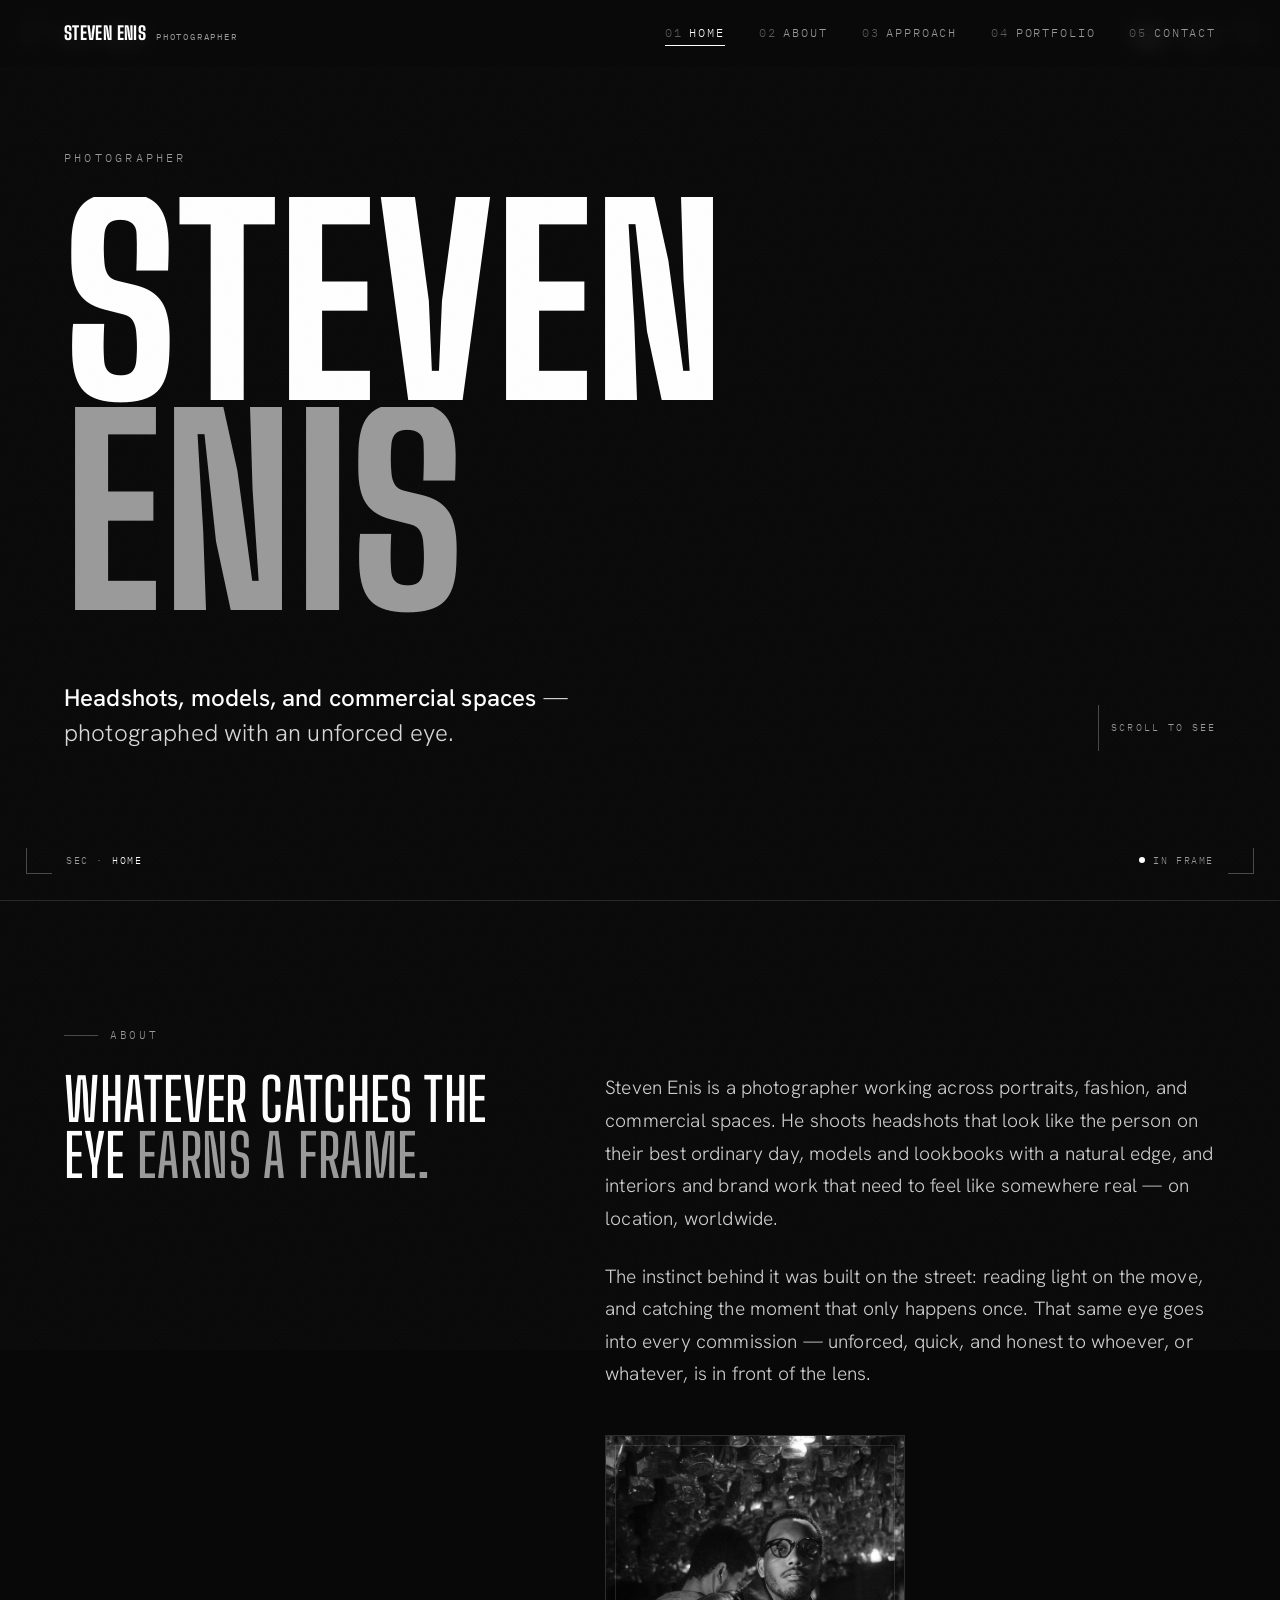
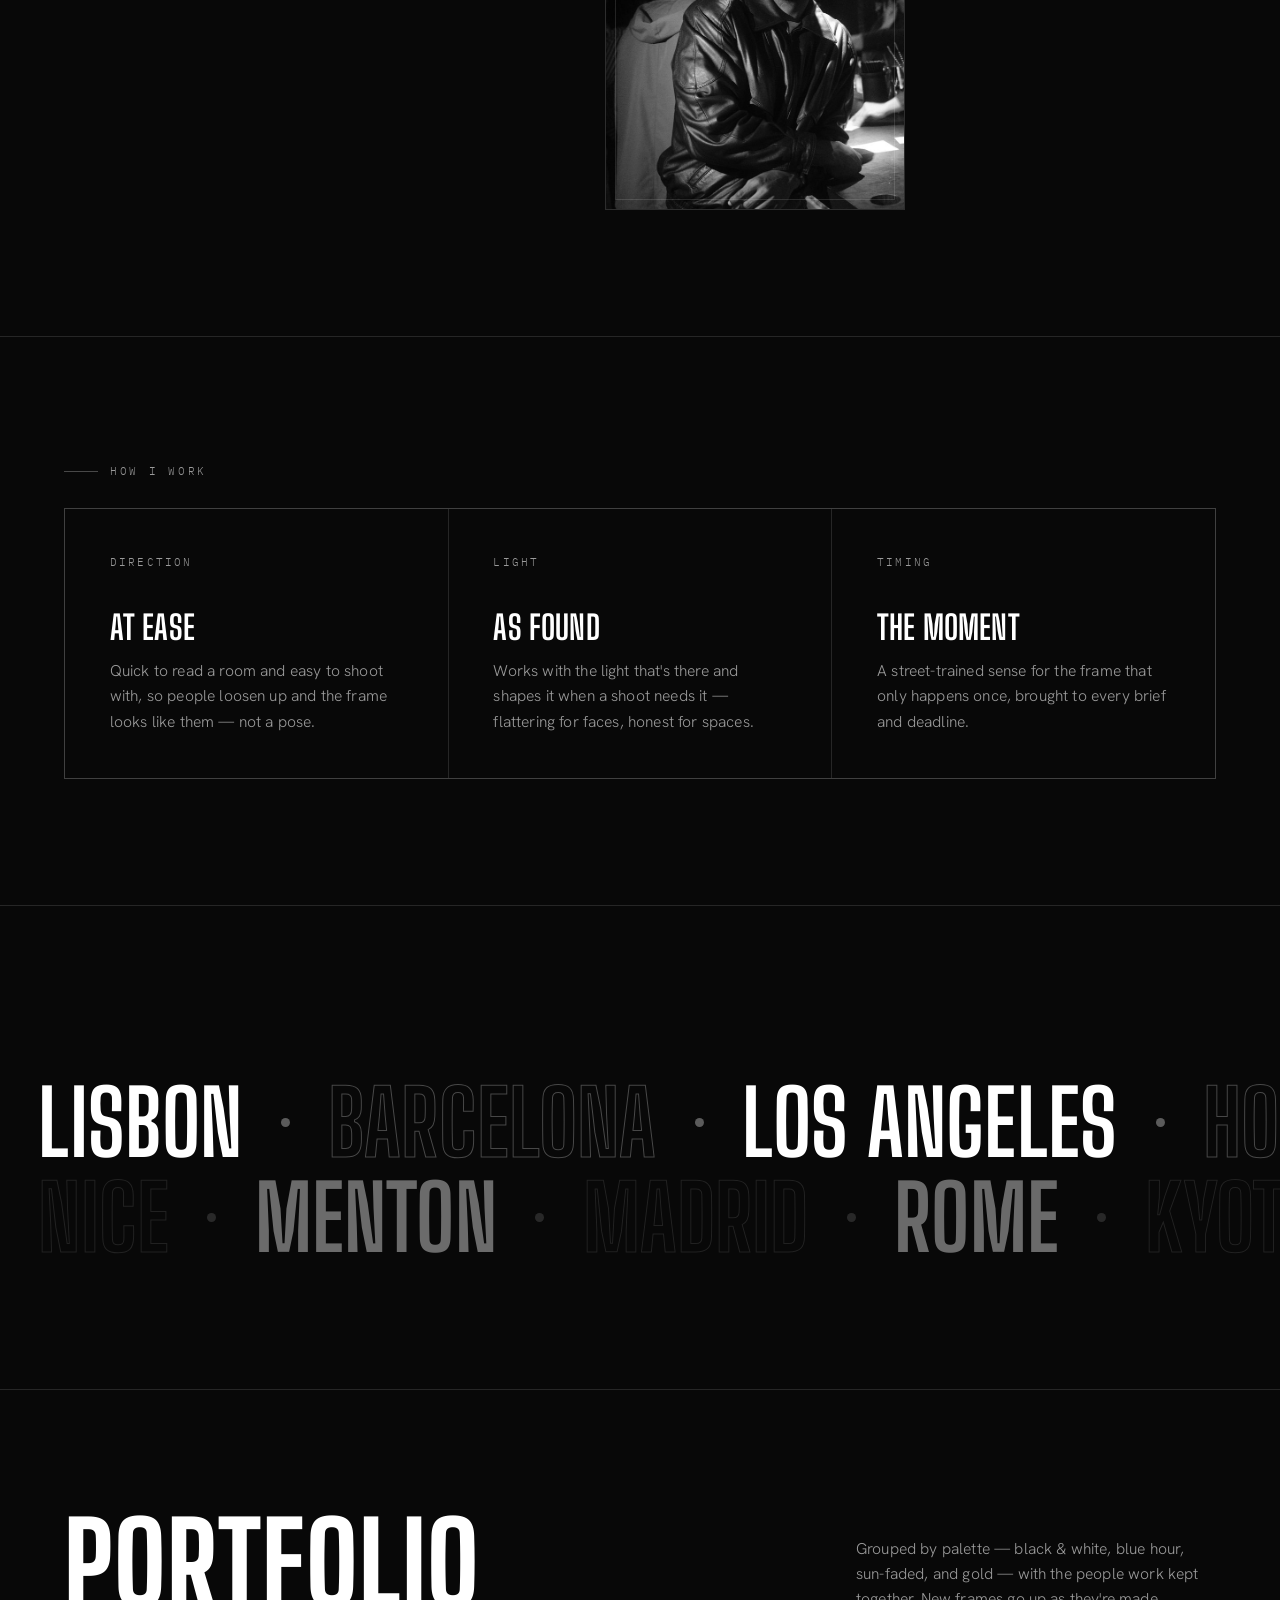
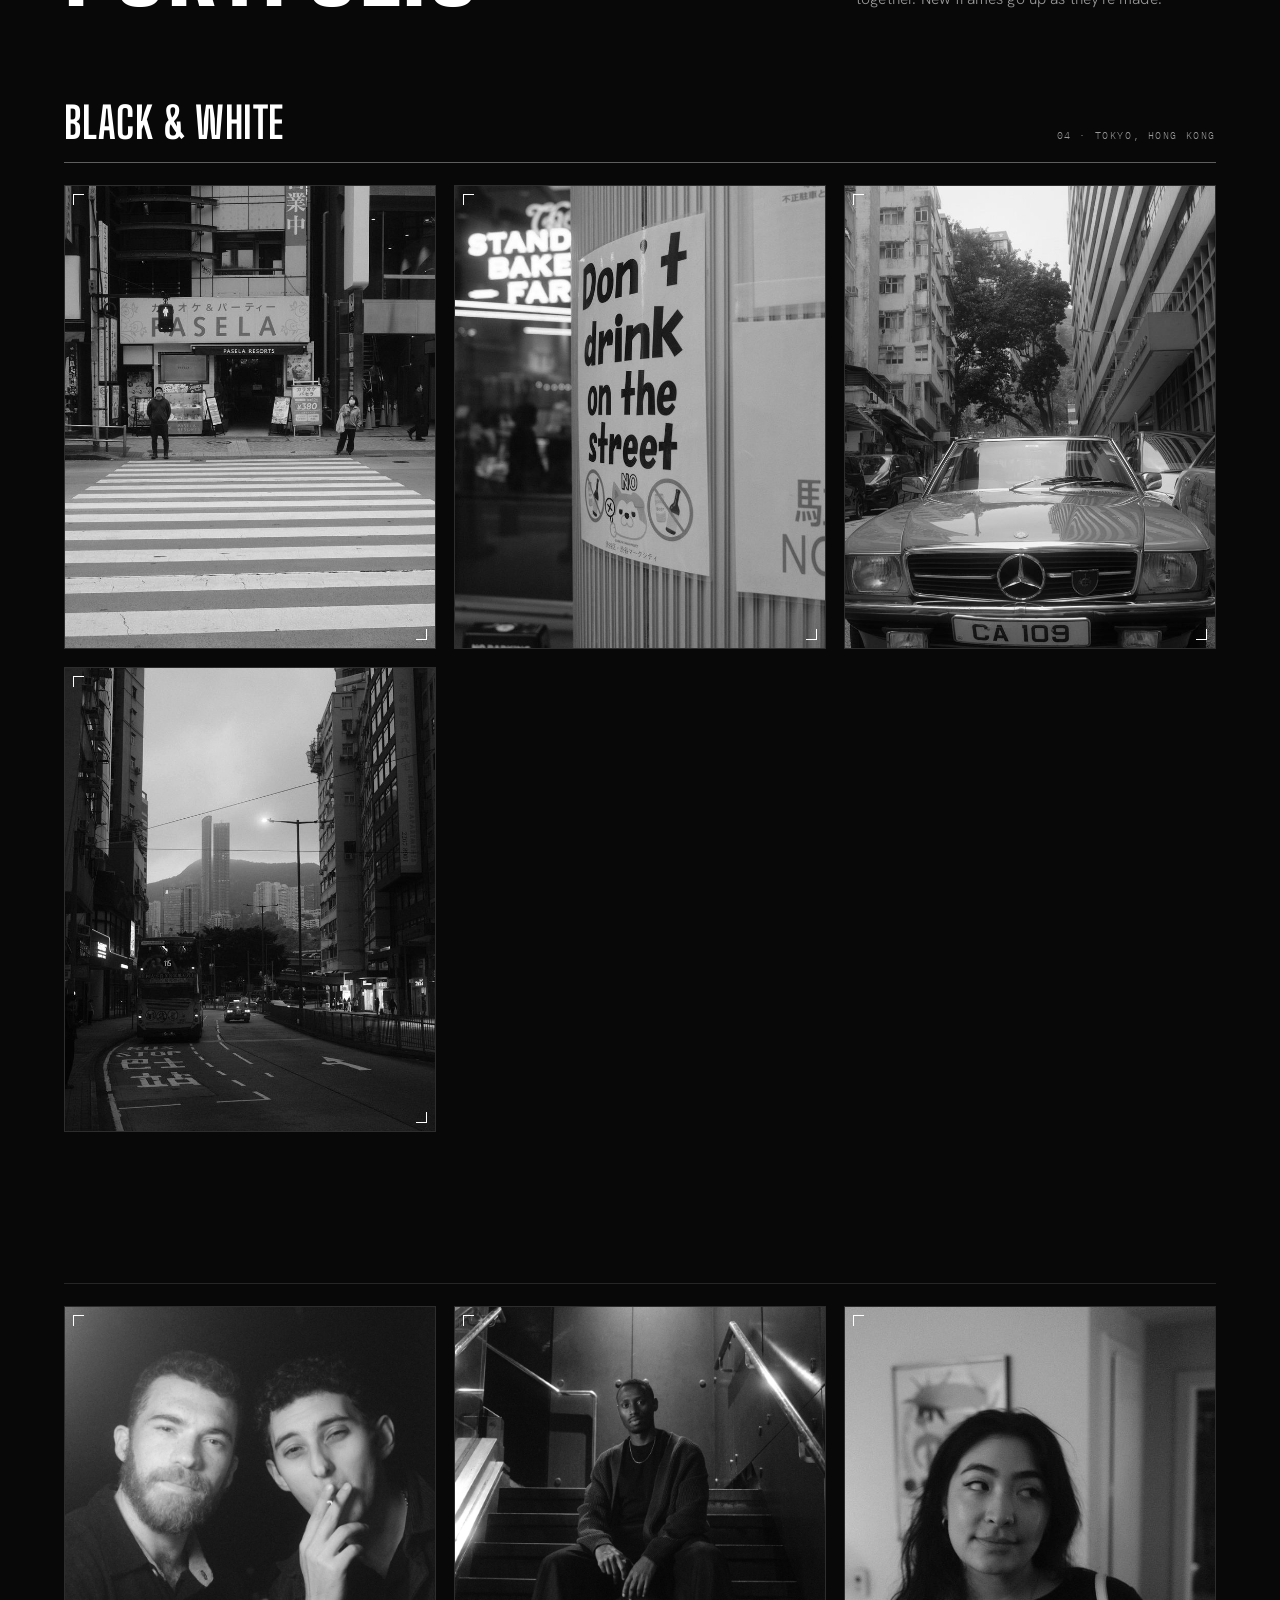
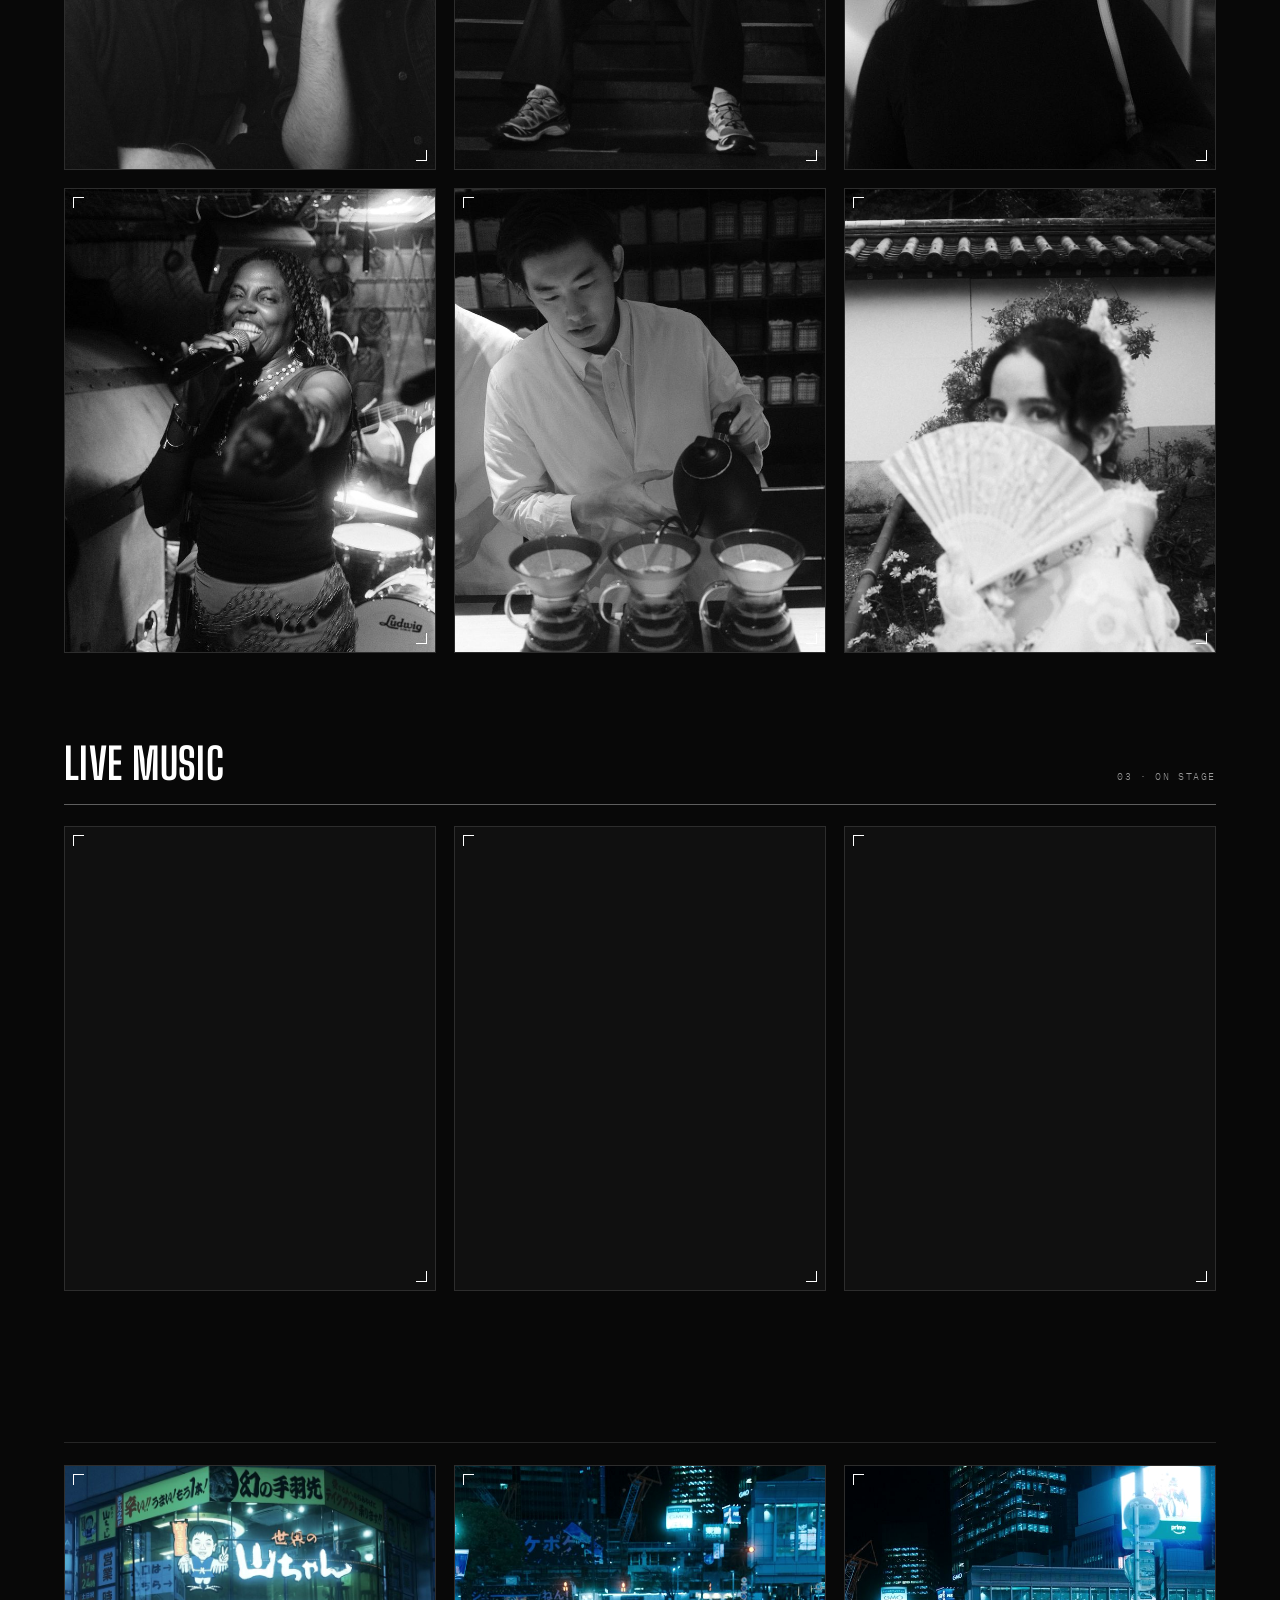
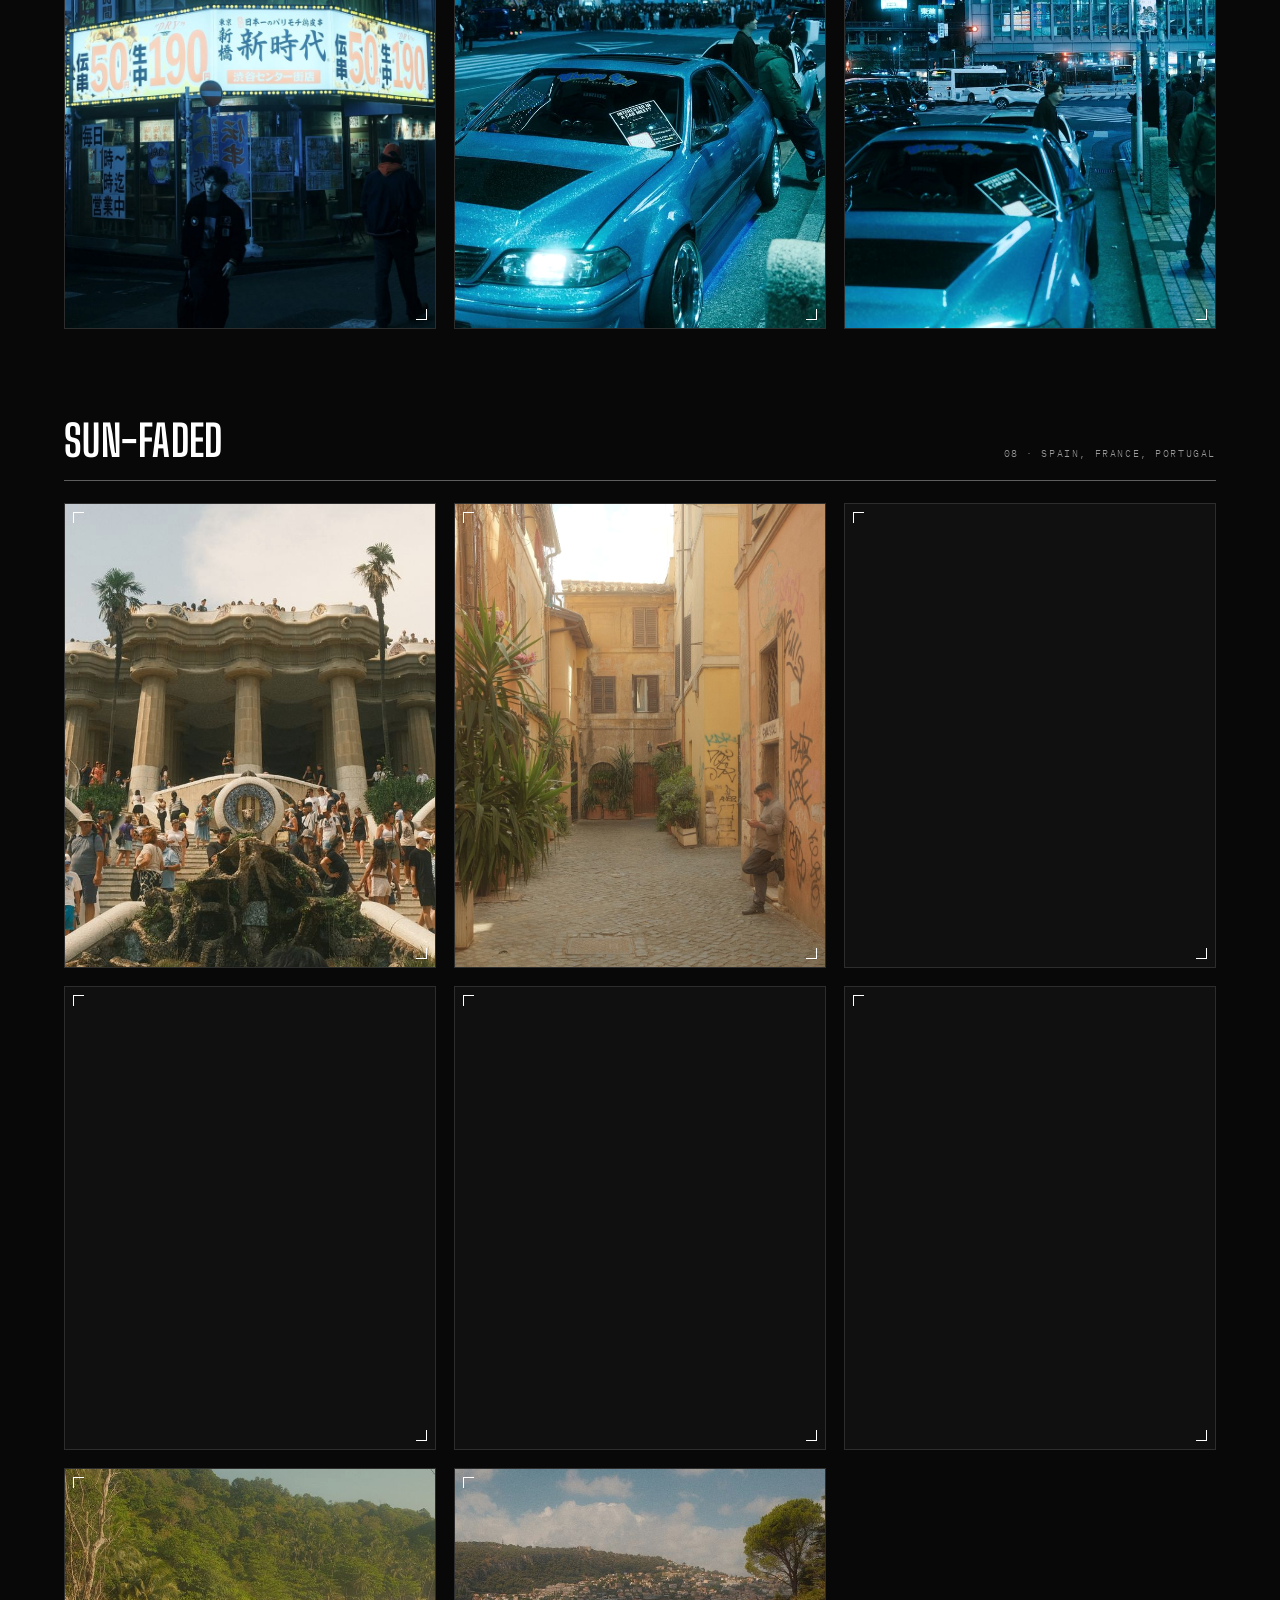
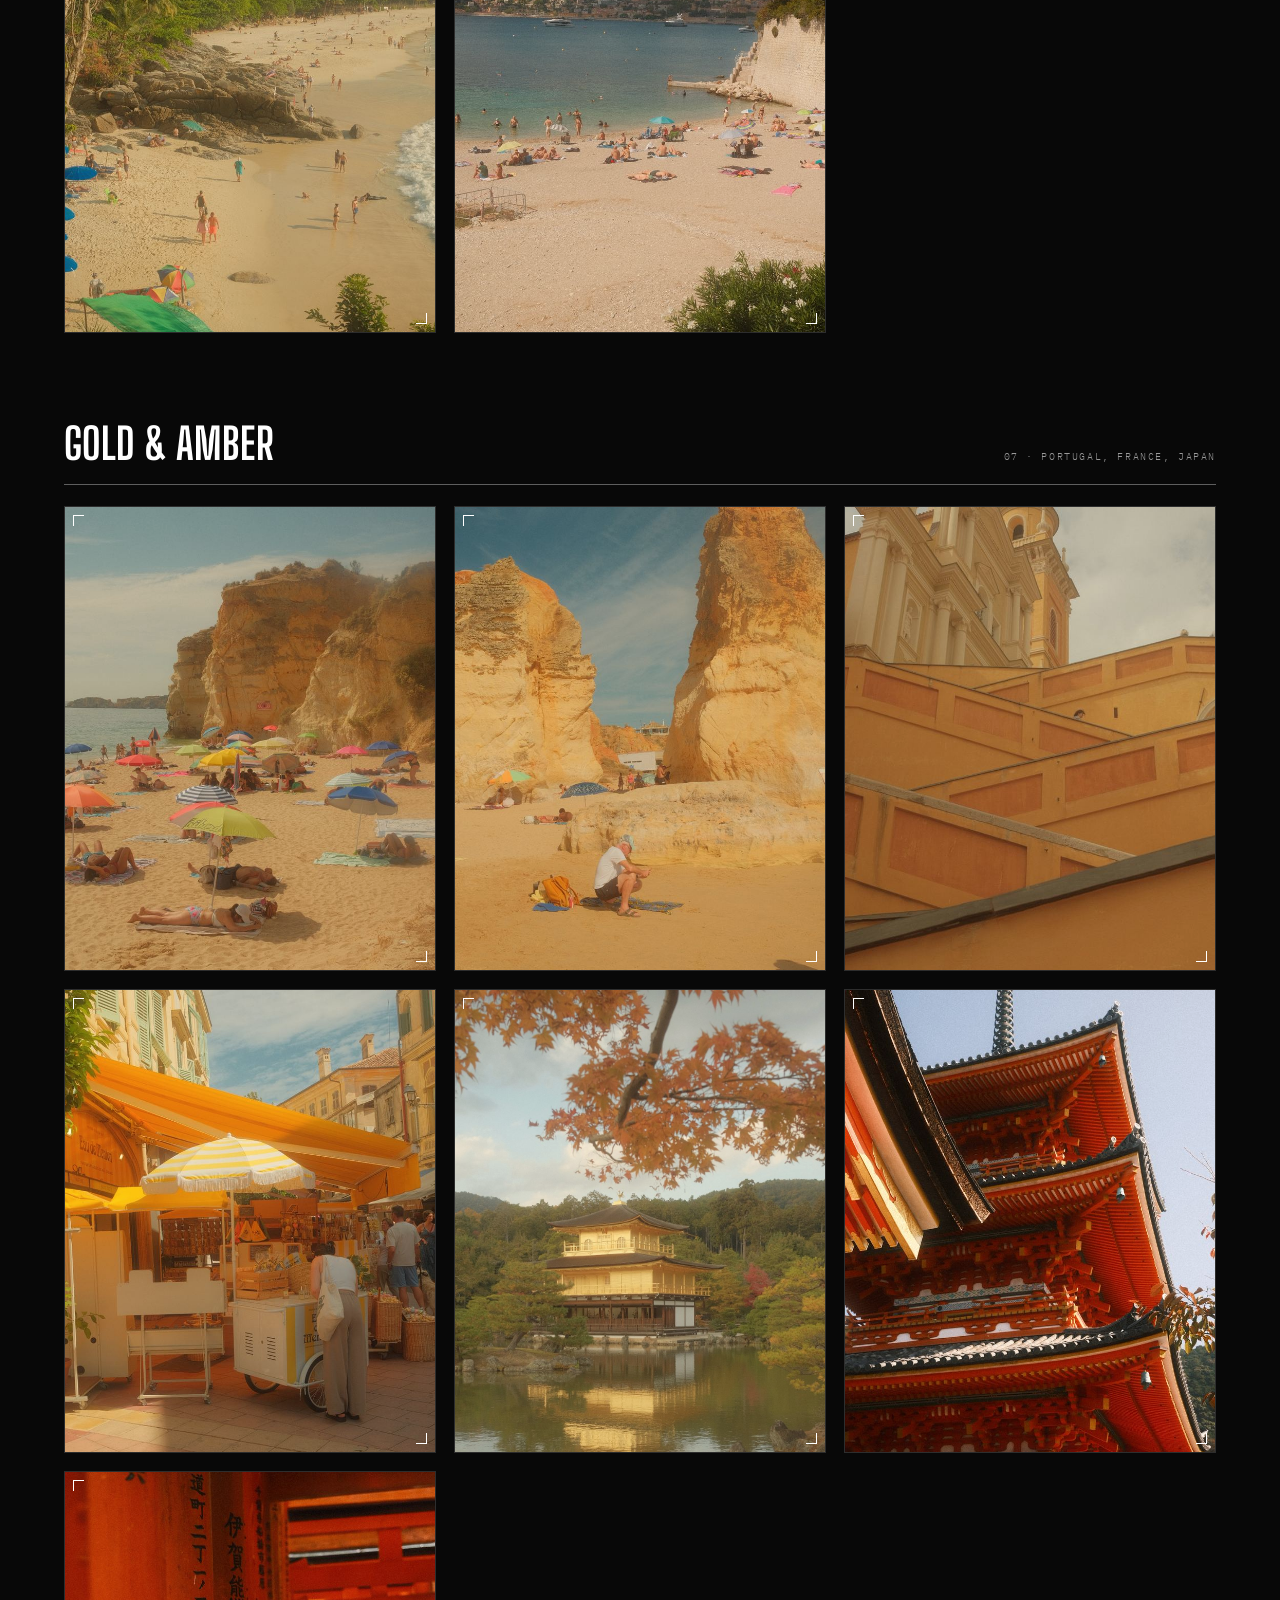
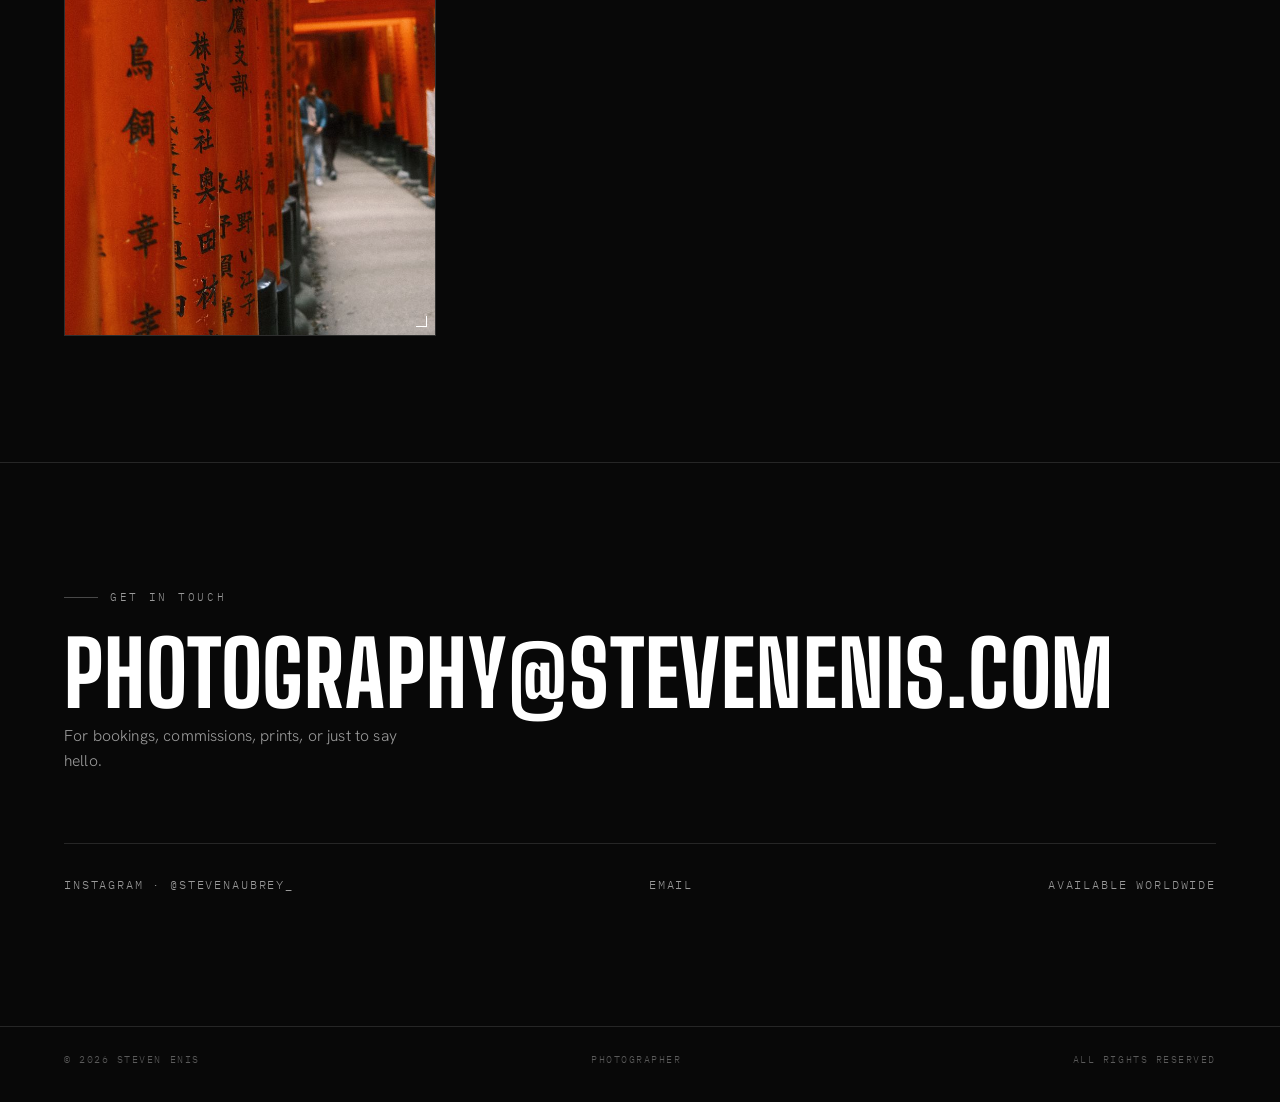
==== commit 75745cf3: "Add files via upload Update" ====
--- a/index.html
+++ b/index.html
@@ -159,43 +159,67 @@
 
   <div class="marquee" aria-hidden="true">
     <div class="marquee__set">
-      <span class="marquee__item">Spain</span><span class="marquee__dot"></span>
-      <span class="marquee__item ghost">France</span><span class="marquee__dot"></span>
-      <span class="marquee__item">Portugal</span><span class="marquee__dot"></span>
-      <span class="marquee__item ghost">Los&nbsp;Angeles</span><span class="marquee__dot"></span>
-      <span class="marquee__item">Japan</span><span class="marquee__dot"></span>
-      <span class="marquee__item ghost">London</span><span class="marquee__dot"></span>
-      <span class="marquee__item">Hong&nbsp;Kong</span><span class="marquee__dot"></span>
+      <span class="marquee__item">Lisbon</span><span class="marquee__dot"></span>
+      <span class="marquee__item ghost">Barcelona</span><span class="marquee__dot"></span>
+      <span class="marquee__item">Los&nbsp;Angeles</span><span class="marquee__dot"></span>
+      <span class="marquee__item ghost">Hong&nbsp;Kong</span><span class="marquee__dot"></span>
+      <span class="marquee__item">Phuket</span><span class="marquee__dot"></span>
+      <span class="marquee__item ghost">Algarve</span><span class="marquee__dot"></span>
+      <span class="marquee__item">London</span><span class="marquee__dot"></span>
+      <span class="marquee__item ghost">Tokyo</span><span class="marquee__dot"></span>
+      <span class="marquee__item">Kyoto</span><span class="marquee__dot"></span>
+      <span class="marquee__item ghost">Rome</span><span class="marquee__dot"></span>
+      <span class="marquee__item">Madrid</span><span class="marquee__dot"></span>
+      <span class="marquee__item ghost">Menton</span><span class="marquee__dot"></span>
+      <span class="marquee__item">Nice</span><span class="marquee__dot"></span>
     </div>
     <div class="marquee__set" aria-hidden="true">
-      <span class="marquee__item">Spain</span><span class="marquee__dot"></span>
-      <span class="marquee__item ghost">France</span><span class="marquee__dot"></span>
-      <span class="marquee__item">Portugal</span><span class="marquee__dot"></span>
-      <span class="marquee__item ghost">Los&nbsp;Angeles</span><span class="marquee__dot"></span>
-      <span class="marquee__item">Japan</span><span class="marquee__dot"></span>
-      <span class="marquee__item ghost">London</span><span class="marquee__dot"></span>
-      <span class="marquee__item">Hong&nbsp;Kong</span><span class="marquee__dot"></span>
+      <span class="marquee__item">Lisbon</span><span class="marquee__dot"></span>
+      <span class="marquee__item ghost">Barcelona</span><span class="marquee__dot"></span>
+      <span class="marquee__item">Los&nbsp;Angeles</span><span class="marquee__dot"></span>
+      <span class="marquee__item ghost">Hong&nbsp;Kong</span><span class="marquee__dot"></span>
+      <span class="marquee__item">Phuket</span><span class="marquee__dot"></span>
+      <span class="marquee__item ghost">Algarve</span><span class="marquee__dot"></span>
+      <span class="marquee__item">London</span><span class="marquee__dot"></span>
+      <span class="marquee__item ghost">Tokyo</span><span class="marquee__dot"></span>
+      <span class="marquee__item">Kyoto</span><span class="marquee__dot"></span>
+      <span class="marquee__item ghost">Rome</span><span class="marquee__dot"></span>
+      <span class="marquee__item">Madrid</span><span class="marquee__dot"></span>
+      <span class="marquee__item ghost">Menton</span><span class="marquee__dot"></span>
+      <span class="marquee__item">Nice</span><span class="marquee__dot"></span>
     </div>
   </div>
 
   <div class="marquee" aria-hidden="true" style="margin-top:6px">
     <div class="marquee__set">
+      <span class="marquee__item ghost">Nice</span><span class="marquee__dot"></span>
+      <span class="marquee__item">Menton</span><span class="marquee__dot"></span>
+      <span class="marquee__item ghost">Madrid</span><span class="marquee__dot"></span>
+      <span class="marquee__item">Rome</span><span class="marquee__dot"></span>
+      <span class="marquee__item ghost">Kyoto</span><span class="marquee__dot"></span>
+      <span class="marquee__item">Tokyo</span><span class="marquee__dot"></span>
       <span class="marquee__item ghost">London</span><span class="marquee__dot"></span>
-      <span class="marquee__item">Japan</span><span class="marquee__dot"></span>
+      <span class="marquee__item">Algarve</span><span class="marquee__dot"></span>
+      <span class="marquee__item ghost">Phuket</span><span class="marquee__dot"></span>
+      <span class="marquee__item">Hong&nbsp;Kong</span><span class="marquee__dot"></span>
       <span class="marquee__item ghost">Los&nbsp;Angeles</span><span class="marquee__dot"></span>
-      <span class="marquee__item">Portugal</span><span class="marquee__dot"></span>
-      <span class="marquee__item ghost">France</span><span class="marquee__dot"></span>
-      <span class="marquee__item">Spain</span><span class="marquee__dot"></span>
-      <span class="marquee__item ghost">Hong&nbsp;Kong</span><span class="marquee__dot"></span>
+      <span class="marquee__item">Barcelona</span><span class="marquee__dot"></span>
+      <span class="marquee__item ghost">Lisbon</span><span class="marquee__dot"></span>
     </div>
     <div class="marquee__set" aria-hidden="true">
+      <span class="marquee__item ghost">Nice</span><span class="marquee__dot"></span>
+      <span class="marquee__item">Menton</span><span class="marquee__dot"></span>
+      <span class="marquee__item ghost">Madrid</span><span class="marquee__dot"></span>
+      <span class="marquee__item">Rome</span><span class="marquee__dot"></span>
+      <span class="marquee__item ghost">Kyoto</span><span class="marquee__dot"></span>
+      <span class="marquee__item">Tokyo</span><span class="marquee__dot"></span>
       <span class="marquee__item ghost">London</span><span class="marquee__dot"></span>
-      <span class="marquee__item">Japan</span><span class="marquee__dot"></span>
+      <span class="marquee__item">Algarve</span><span class="marquee__dot"></span>
+      <span class="marquee__item ghost">Phuket</span><span class="marquee__dot"></span>
+      <span class="marquee__item">Hong&nbsp;Kong</span><span class="marquee__dot"></span>
       <span class="marquee__item ghost">Los&nbsp;Angeles</span><span class="marquee__dot"></span>
-      <span class="marquee__item">Portugal</span><span class="marquee__dot"></span>
-      <span class="marquee__item ghost">France</span><span class="marquee__dot"></span>
-      <span class="marquee__item">Spain</span><span class="marquee__dot"></span>
-      <span class="marquee__item ghost">Hong&nbsp;Kong</span><span class="marquee__dot"></span>
+      <span class="marquee__item">Barcelona</span><span class="marquee__dot"></span>
+      <span class="marquee__item ghost">Lisbon</span><span class="marquee__dot"></span>
     </div>
   </div>
 </section>
@@ -292,6 +316,33 @@
 
   <div class="set">
     <div class="set__head" data-stagger="110">
+      <span class="set__name" data-reveal>Live music</span>
+      <span class="set__meta" data-reveal>03 &middot; On stage</span>
+    </div>
+    <div class="grid">
+      <figure class="frame" data-reveal>
+        <div class="frame__media">
+          <img src="images/photo-32.jpg" alt="A seated musician with a tattooed arm singing into the mic, black and white" loading="lazy" decoding="async">
+        </div>
+        <figcaption class="frame__cap"><span class="frame__no">Frame 11</span><span>Acoustic set</span></figcaption>
+      </figure>
+      <figure class="frame" data-reveal>
+        <div class="frame__media">
+          <img src="images/photo-30.jpg" alt="A singer playing acoustic guitar mid-song with eyes closed, black and white" loading="lazy" decoding="async">
+        </div>
+        <figcaption class="frame__cap"><span class="frame__no">Frame 12</span><span>Mid-song</span></figcaption>
+      </figure>
+      <figure class="frame" data-reveal>
+        <div class="frame__media">
+          <img src="images/photo-33.jpg" alt="Wide view of a musician performing on a dim stage with her band, black and white" loading="lazy" decoding="async">
+        </div>
+        <figcaption class="frame__cap"><span class="frame__no">Frame 13</span><span>From the floor</span></figcaption>
+      </figure>
+    </div>
+  </div>
+
+  <div class="set">
+    <div class="set__head" data-stagger="110">
       <span class="set__name" data-reveal>Blue hour</span>
       <span class="set__meta" data-reveal>03 · Japan</span>
     </div>
@@ -300,19 +351,19 @@
         <div class="frame__media">
           <img src="images/photo-11.jpg" alt="A lone figure passing a glowing izakaya storefront at night, Shibuya, Tokyo" loading="lazy" decoding="async">
         </div>
-        <figcaption class="frame__cap"><span class="frame__no">Frame 11</span><span>Shibuya, Tokyo</span></figcaption>
+        <figcaption class="frame__cap"><span class="frame__no">Frame 14</span><span>Shibuya, Tokyo</span></figcaption>
       </figure>
       <figure class="frame" data-reveal>
         <div class="frame__media">
           <img src="images/photo-12.jpg" alt="A tuned blue coupe at a night car meet under Shibuya&#x27;s towers, Tokyo" loading="lazy" decoding="async">
         </div>
-        <figcaption class="frame__cap"><span class="frame__no">Frame 12</span><span>Shibuya, Tokyo</span></figcaption>
+        <figcaption class="frame__cap"><span class="frame__no">Frame 15</span><span>Shibuya, Tokyo</span></figcaption>
       </figure>
       <figure class="frame" data-reveal>
         <div class="frame__media">
           <img src="images/photo-13.jpg" alt="Blue-lit street cars beside Tokyu Plaza at night, Shibuya, Tokyo" loading="lazy" decoding="async">
         </div>
-        <figcaption class="frame__cap"><span class="frame__no">Frame 13</span><span>Shibuya, Tokyo</span></figcaption>
+        <figcaption class="frame__cap"><span class="frame__no">Frame 16</span><span>Shibuya, Tokyo</span></figcaption>
       </figure>
     </div>
   </div>
@@ -327,49 +378,49 @@
         <div class="frame__media">
           <img src="images/photo-14.jpg" alt="Crowds on the mosaic staircase below the columned hall at Park Guell, Barcelona" loading="lazy" decoding="async">
         </div>
-        <figcaption class="frame__cap"><span class="frame__no">Frame 14</span><span>Park Guell, Barcelona</span></figcaption>
+        <figcaption class="frame__cap"><span class="frame__no">Frame 17</span><span>Park Guell, Barcelona</span></figcaption>
       </figure>
       <figure class="frame" data-reveal>
         <div class="frame__media">
           <img src="images/photo-15.jpg" alt="A man checks his phone against a graffiti wall in a plant-filled Trastevere alley, Rome" loading="lazy" decoding="async">
         </div>
-        <figcaption class="frame__cap"><span class="frame__no">Frame 15</span><span>Trastevere, Rome</span></figcaption>
+        <figcaption class="frame__cap"><span class="frame__no">Frame 18</span><span>Trastevere, Rome</span></figcaption>
       </figure>
       <figure class="frame" data-reveal>
         <div class="frame__media">
           <img src="images/photo-16.jpg" alt="Gaudi&#x27;s mosaic gatehouse rising above the crowds at Park Guell, Barcelona" loading="lazy" decoding="async">
         </div>
-        <figcaption class="frame__cap"><span class="frame__no">Frame 16</span><span>Park Guell, Barcelona</span></figcaption>
+        <figcaption class="frame__cap"><span class="frame__no">Frame 19</span><span>Park Guell, Barcelona</span></figcaption>
       </figure>
       <figure class="frame" data-reveal>
         <div class="frame__media">
           <img src="images/photo-17.jpg" alt="Pastel apartment blocks stacked up a Lisbon hillside above a noodle shop, Portugal" loading="lazy" decoding="async">
         </div>
-        <figcaption class="frame__cap"><span class="frame__no">Frame 17</span><span>Lisbon, Portugal</span></figcaption>
+        <figcaption class="frame__cap"><span class="frame__no">Frame 20</span><span>Lisbon, Portugal</span></figcaption>
       </figure>
       <figure class="frame" data-reveal>
         <div class="frame__media">
           <img src="images/photo-18.jpg" alt="Colourful festival bunting casting geometric shadows over a Madrid street, Spain" loading="lazy" decoding="async">
         </div>
-        <figcaption class="frame__cap"><span class="frame__no">Frame 18</span><span>Lavapies, Madrid</span></figcaption>
+        <figcaption class="frame__cap"><span class="frame__no">Frame 21</span><span>Lavapies, Madrid</span></figcaption>
       </figure>
       <figure class="frame" data-reveal>
         <div class="frame__media">
           <img src="images/photo-19.jpg" alt="Customers at the counter of an open-fronted butcher shop, Tokyo, Japan" loading="lazy" decoding="async">
         </div>
-        <figcaption class="frame__cap"><span class="frame__no">Frame 19</span><span>Tokyo, Japan</span></figcaption>
+        <figcaption class="frame__cap"><span class="frame__no">Frame 22</span><span>Tokyo, Japan</span></figcaption>
       </figure>
       <figure class="frame" data-reveal>
         <div class="frame__media">
           <img src="images/photo-20.jpg" alt="Sunbathers and umbrellas on a golden cove below jungle-covered hills, Thailand" loading="lazy" decoding="async">
         </div>
-        <figcaption class="frame__cap"><span class="frame__no">Frame 20</span><span>Phuket, Thailand</span></figcaption>
+        <figcaption class="frame__cap"><span class="frame__no">Frame 23</span><span>Phuket, Thailand</span></figcaption>
       </figure>
       <figure class="frame" data-reveal>
         <div class="frame__media">
           <img src="images/photo-21.jpg" alt="Swimmers and sunbathers on a pebble beach beside a turquoise bay, Villefranche-sur-Mer" loading="lazy" decoding="async">
         </div>
-        <figcaption class="frame__cap"><span class="frame__no">Frame 21</span><span>Villefranche-sur-Mer</span></figcaption>
+        <figcaption class="frame__cap"><span class="frame__no">Frame 24</span><span>Villefranche-sur-Mer</span></figcaption>
       </figure>
     </div>
   </div>
@@ -384,43 +435,43 @@
         <div class="frame__media">
           <img src="images/photo-22.jpg" alt="Sun umbrellas scattered across a golden Algarve beach below ochre cliffs, Portugal" loading="lazy" decoding="async">
         </div>
-        <figcaption class="frame__cap"><span class="frame__no">Frame 22</span><span>Praia da Rocha, Algarve</span></figcaption>
+        <figcaption class="frame__cap"><span class="frame__no">Frame 25</span><span>Praia da Rocha, Algarve</span></figcaption>
       </figure>
       <figure class="frame" data-reveal>
         <div class="frame__media">
           <img src="images/photo-23.jpg" alt="Beachgoers among towering golden rock stacks on an Algarve beach, Portugal" loading="lazy" decoding="async">
         </div>
-        <figcaption class="frame__cap"><span class="frame__no">Frame 23</span><span>Algarve, Portugal</span></figcaption>
+        <figcaption class="frame__cap"><span class="frame__no">Frame 26</span><span>Algarve, Portugal</span></figcaption>
       </figure>
       <figure class="frame" data-reveal>
         <div class="frame__media">
           <img src="images/photo-24.jpg" alt="A yellow baroque church tower above sunlit ochre walls, Menton, France" loading="lazy" decoding="async">
         </div>
-        <figcaption class="frame__cap"><span class="frame__no">Frame 24</span><span>Menton, France</span></figcaption>
+        <figcaption class="frame__cap"><span class="frame__no">Frame 27</span><span>Menton, France</span></figcaption>
       </figure>
       <figure class="frame" data-reveal>
         <div class="frame__media">
           <img src="images/photo-25.jpg" alt="A yellow-awninged perfume stall in warm afternoon light, Menton, France" loading="lazy" decoding="async">
         </div>
-        <figcaption class="frame__cap"><span class="frame__no">Frame 25</span><span>Menton, France</span></figcaption>
+        <figcaption class="frame__cap"><span class="frame__no">Frame 28</span><span>Menton, France</span></figcaption>
       </figure>
       <figure class="frame" data-reveal>
         <div class="frame__media">
           <img src="images/photo-26.jpg" alt="The Golden Pavilion mirrored in its pond and framed by autumn maple, Kyoto, Japan" loading="lazy" decoding="async">
         </div>
-        <figcaption class="frame__cap"><span class="frame__no">Frame 26</span><span>Kinkaku-ji, Kyoto</span></figcaption>
+        <figcaption class="frame__cap"><span class="frame__no">Frame 29</span><span>Kinkaku-ji, Kyoto</span></figcaption>
       </figure>
       <figure class="frame" data-reveal>
         <div class="frame__media">
           <img src="images/photo-27.jpg" alt="Vermilion tiers of a wooden pagoda against a pale sky, Kyoto, Japan" loading="lazy" decoding="async">
         </div>
-        <figcaption class="frame__cap"><span class="frame__no">Frame 27</span><span>Kiyomizu-dera, Kyoto</span></figcaption>
+        <figcaption class="frame__cap"><span class="frame__no">Frame 30</span><span>Kiyomizu-dera, Kyoto</span></figcaption>
       </figure>
       <figure class="frame" data-reveal>
         <div class="frame__media">
           <img src="images/photo-28.jpg" alt="Rows of vermilion torii gates inscribed with black calligraphy, Fushimi Inari, Kyoto" loading="lazy" decoding="async">
         </div>
-        <figcaption class="frame__cap"><span class="frame__no">Frame 28</span><span>Fushimi Inari, Kyoto</span></figcaption>
+        <figcaption class="frame__cap"><span class="frame__no">Frame 31</span><span>Fushimi Inari, Kyoto</span></figcaption>
       </figure>
     </div>
   </div>
--- a/styles.css
+++ b/styles.css
@@ -422,8 +422,8 @@
      --------------------------------------------------------- */
   .cities{ border-top:1px solid var(--line); padding-left:0; padding-right:0; overflow:hidden; }
   .cities .eyebrow{ padding:0 var(--pad); }
-  .marquee{ display:flex; width:max-content; will-change:transform; animation: slide 40s linear infinite; }
-  .marquee:nth-child(3){ animation-duration:52s; animation-direction:reverse; opacity:0.4; }
+  .marquee{ display:flex; width:max-content; will-change:transform; animation: slide 90s linear infinite; }
+  .marquee:nth-child(3){ animation-duration:115s; animation-direction:reverse; opacity:0.4; }
   .marquee__set{ display:flex; align-items:center; }
   .marquee__item{
     font-family:var(--f-display); font-weight:700; text-transform:uppercase;
